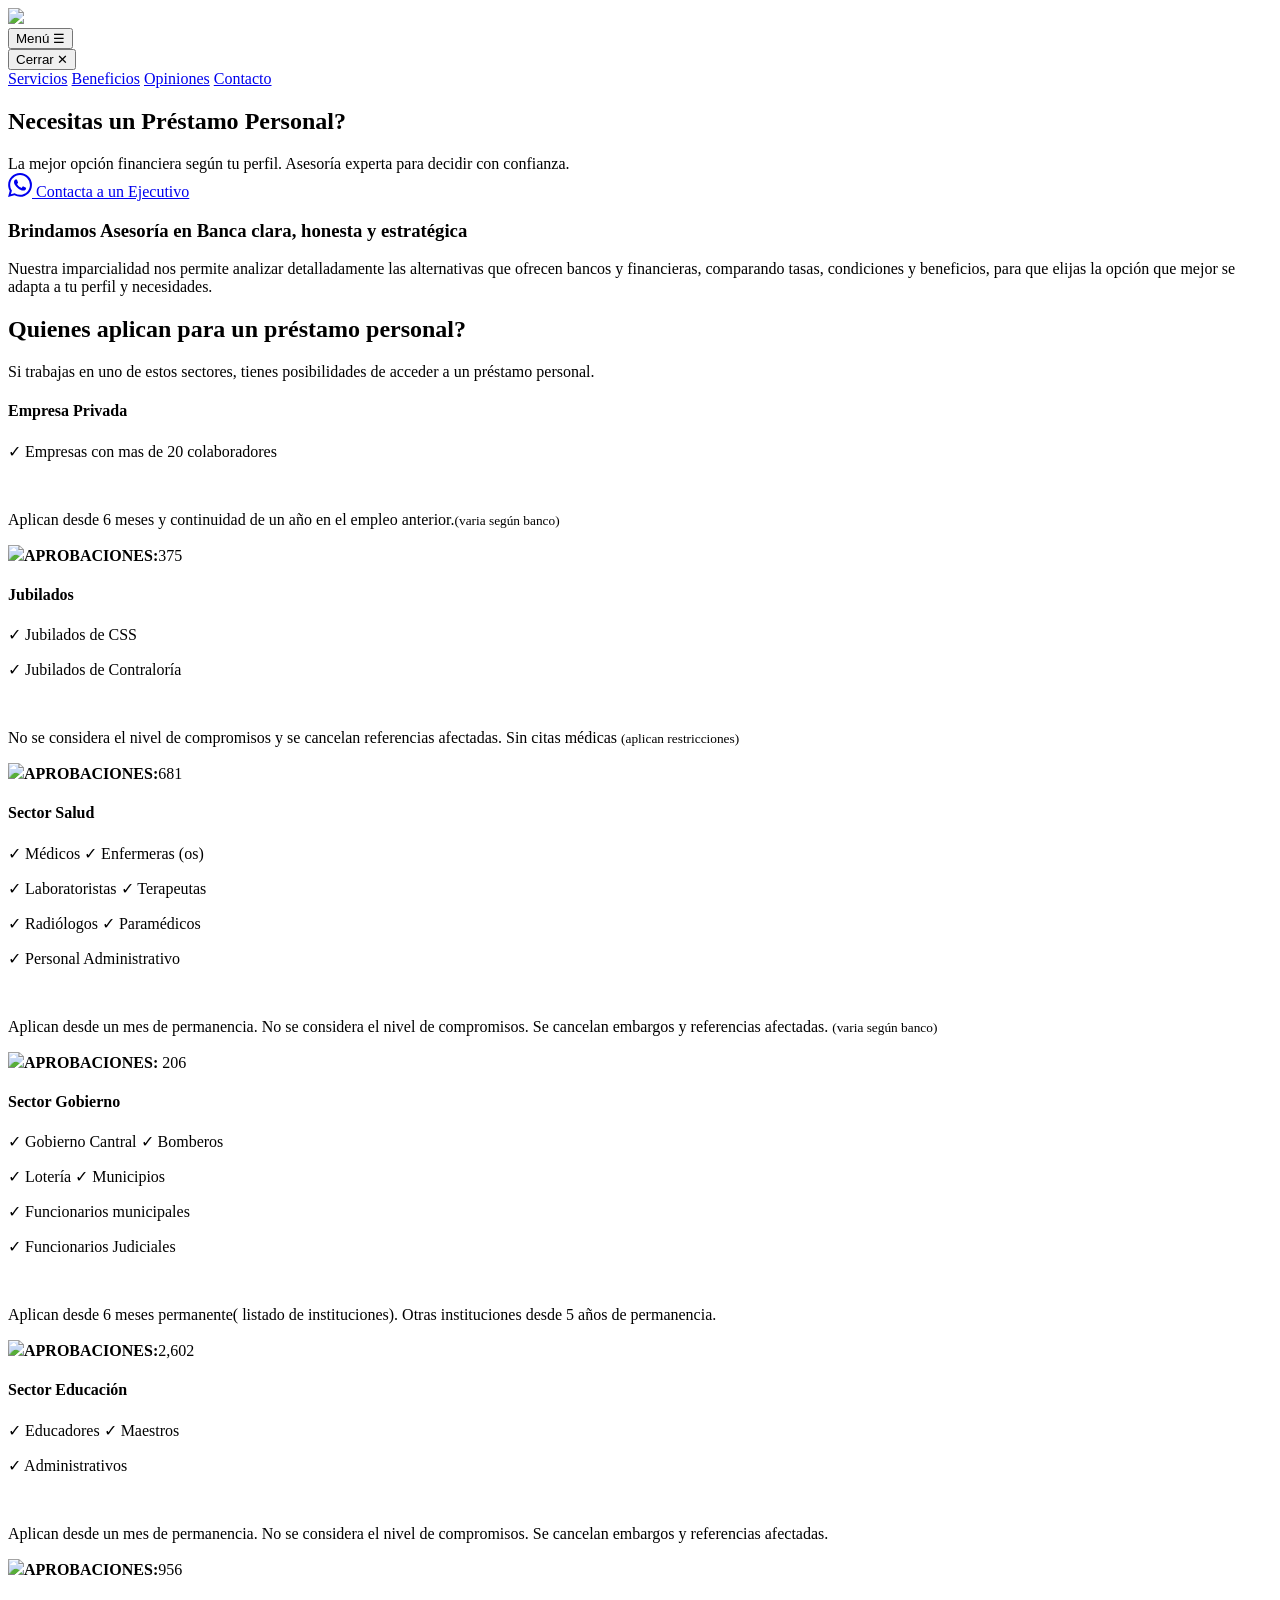
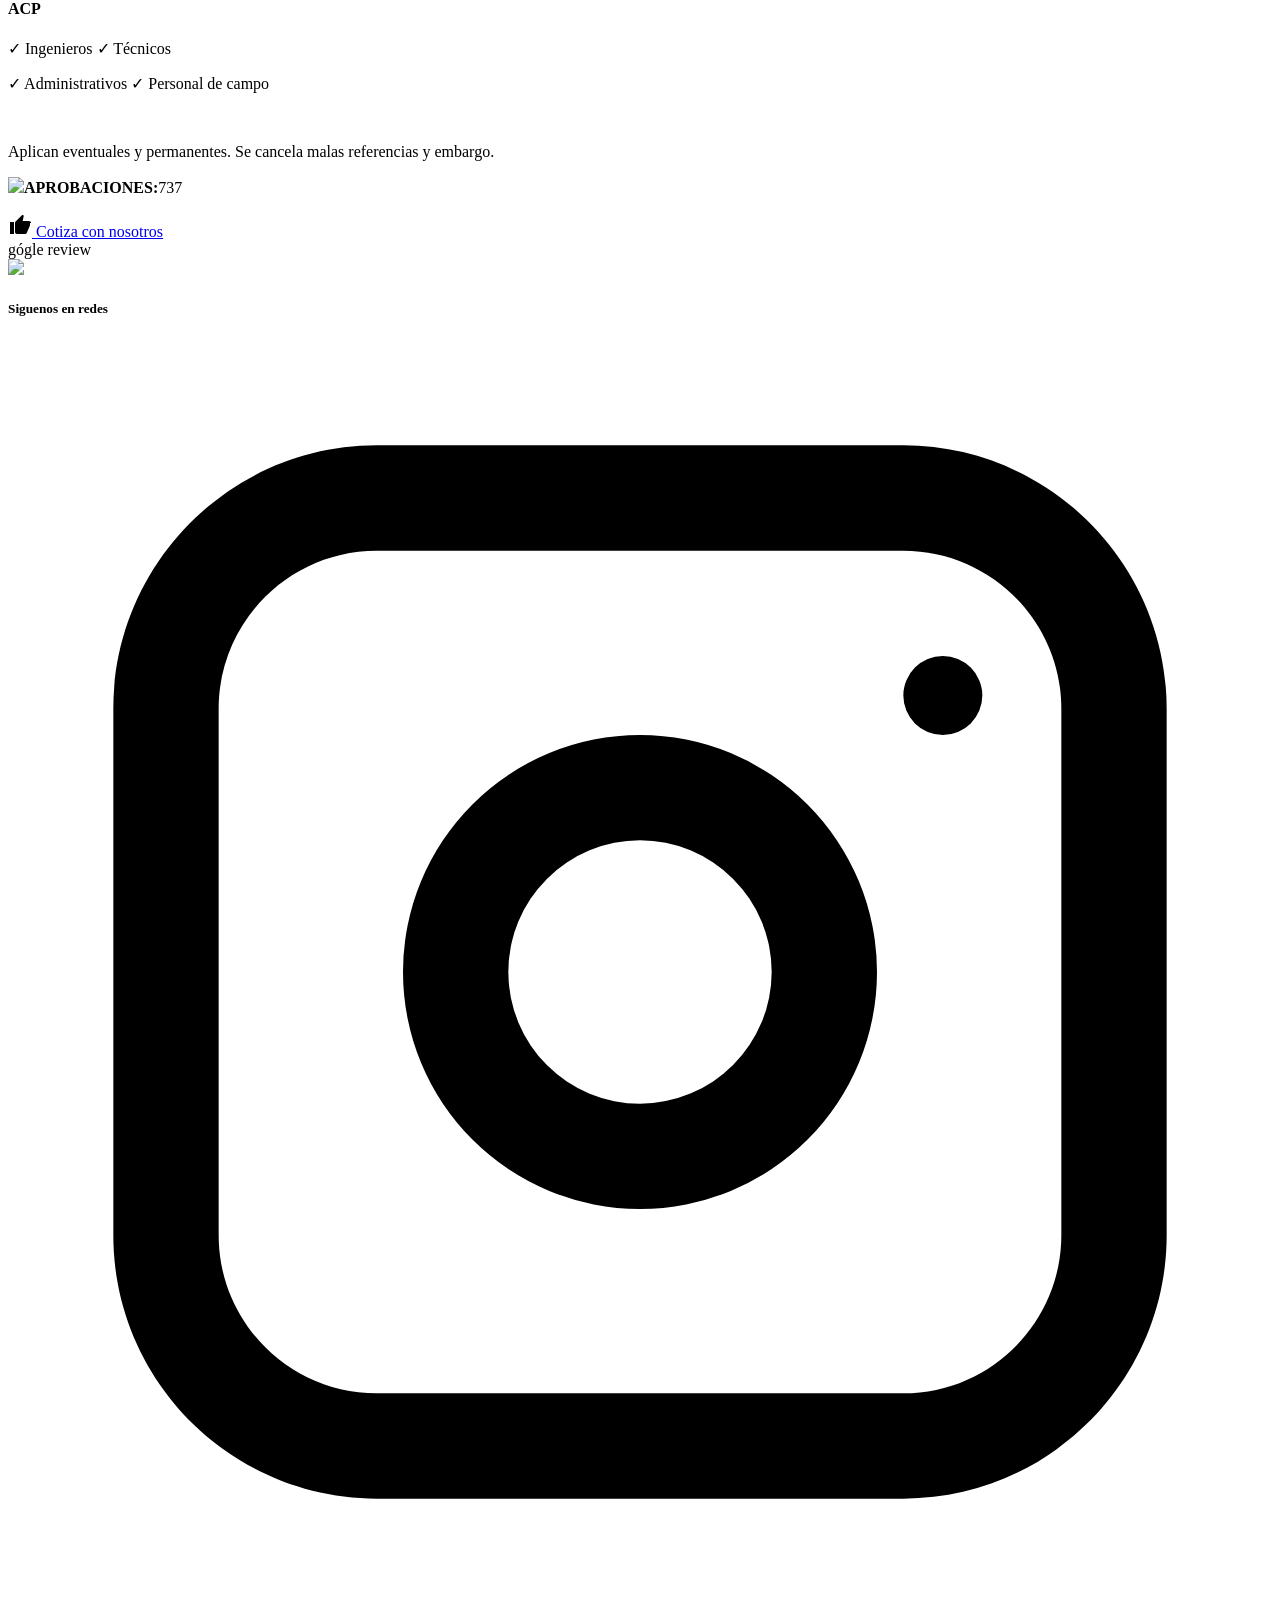
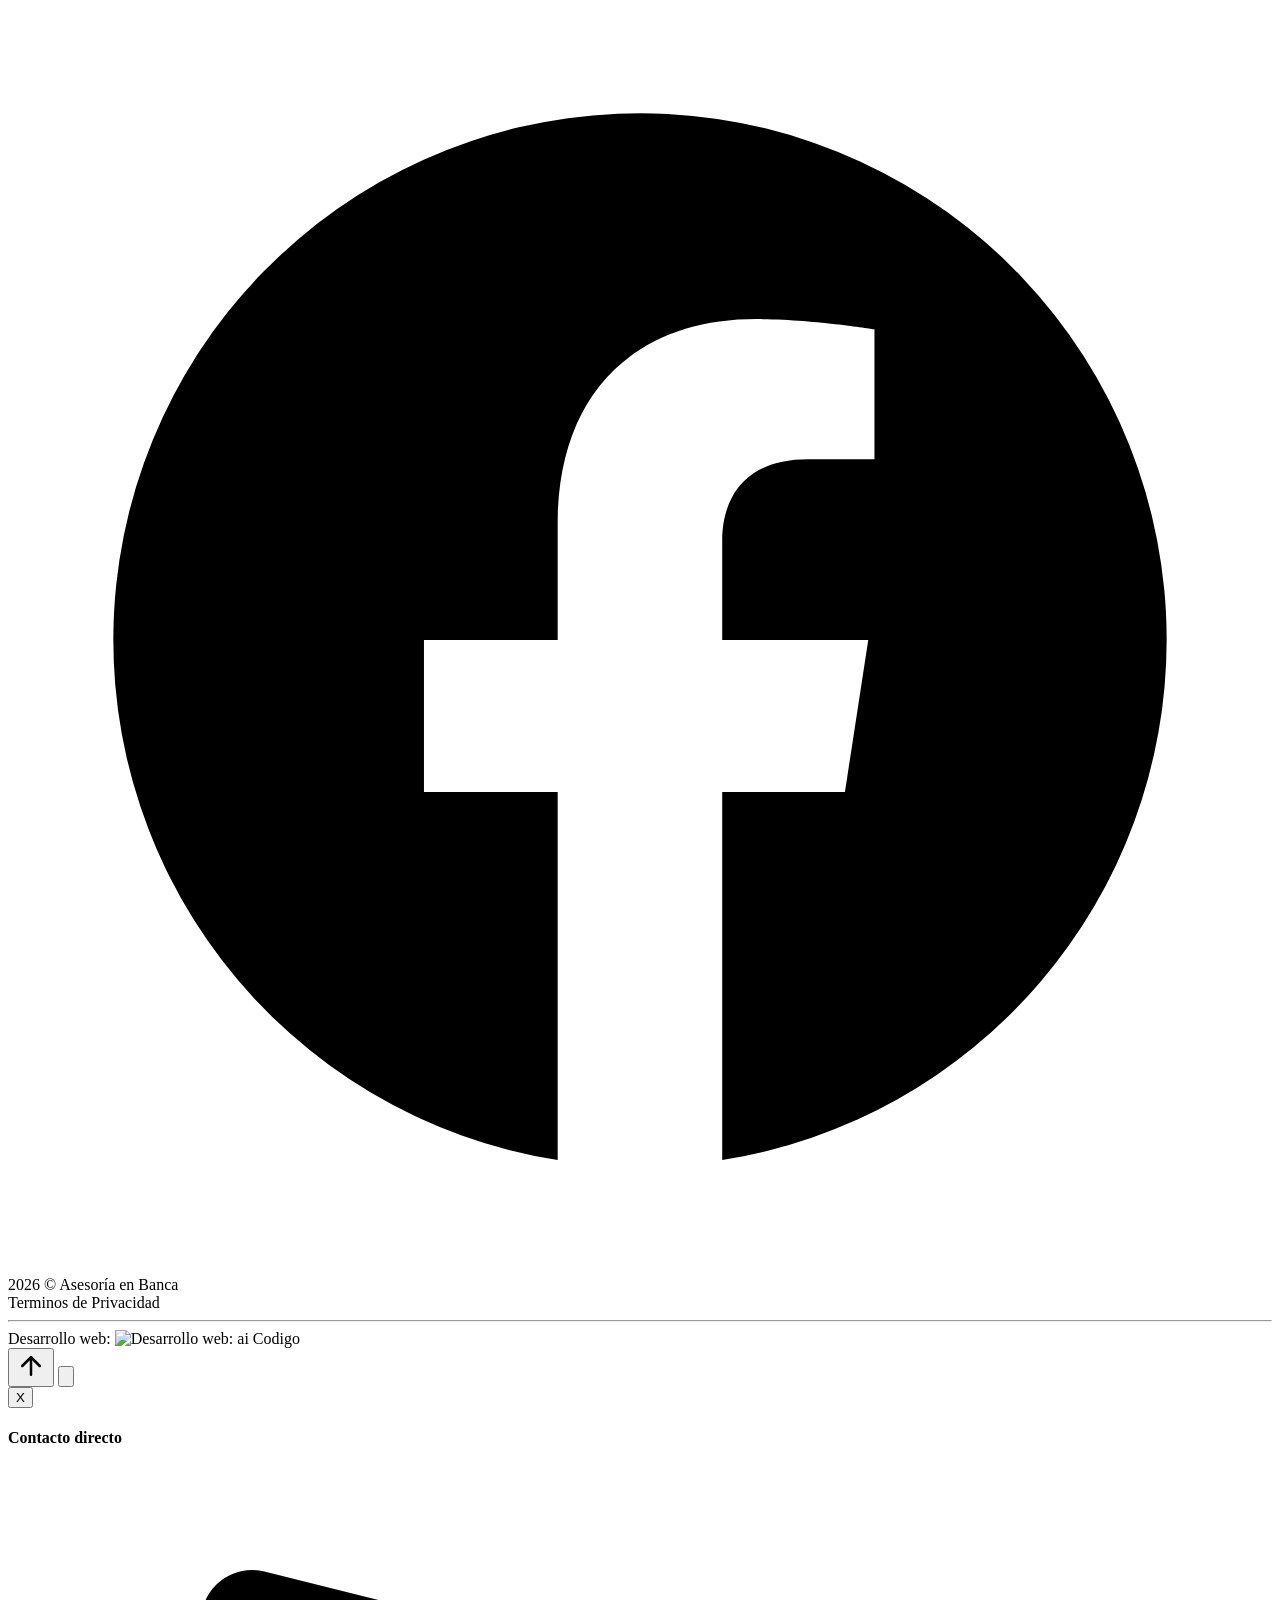
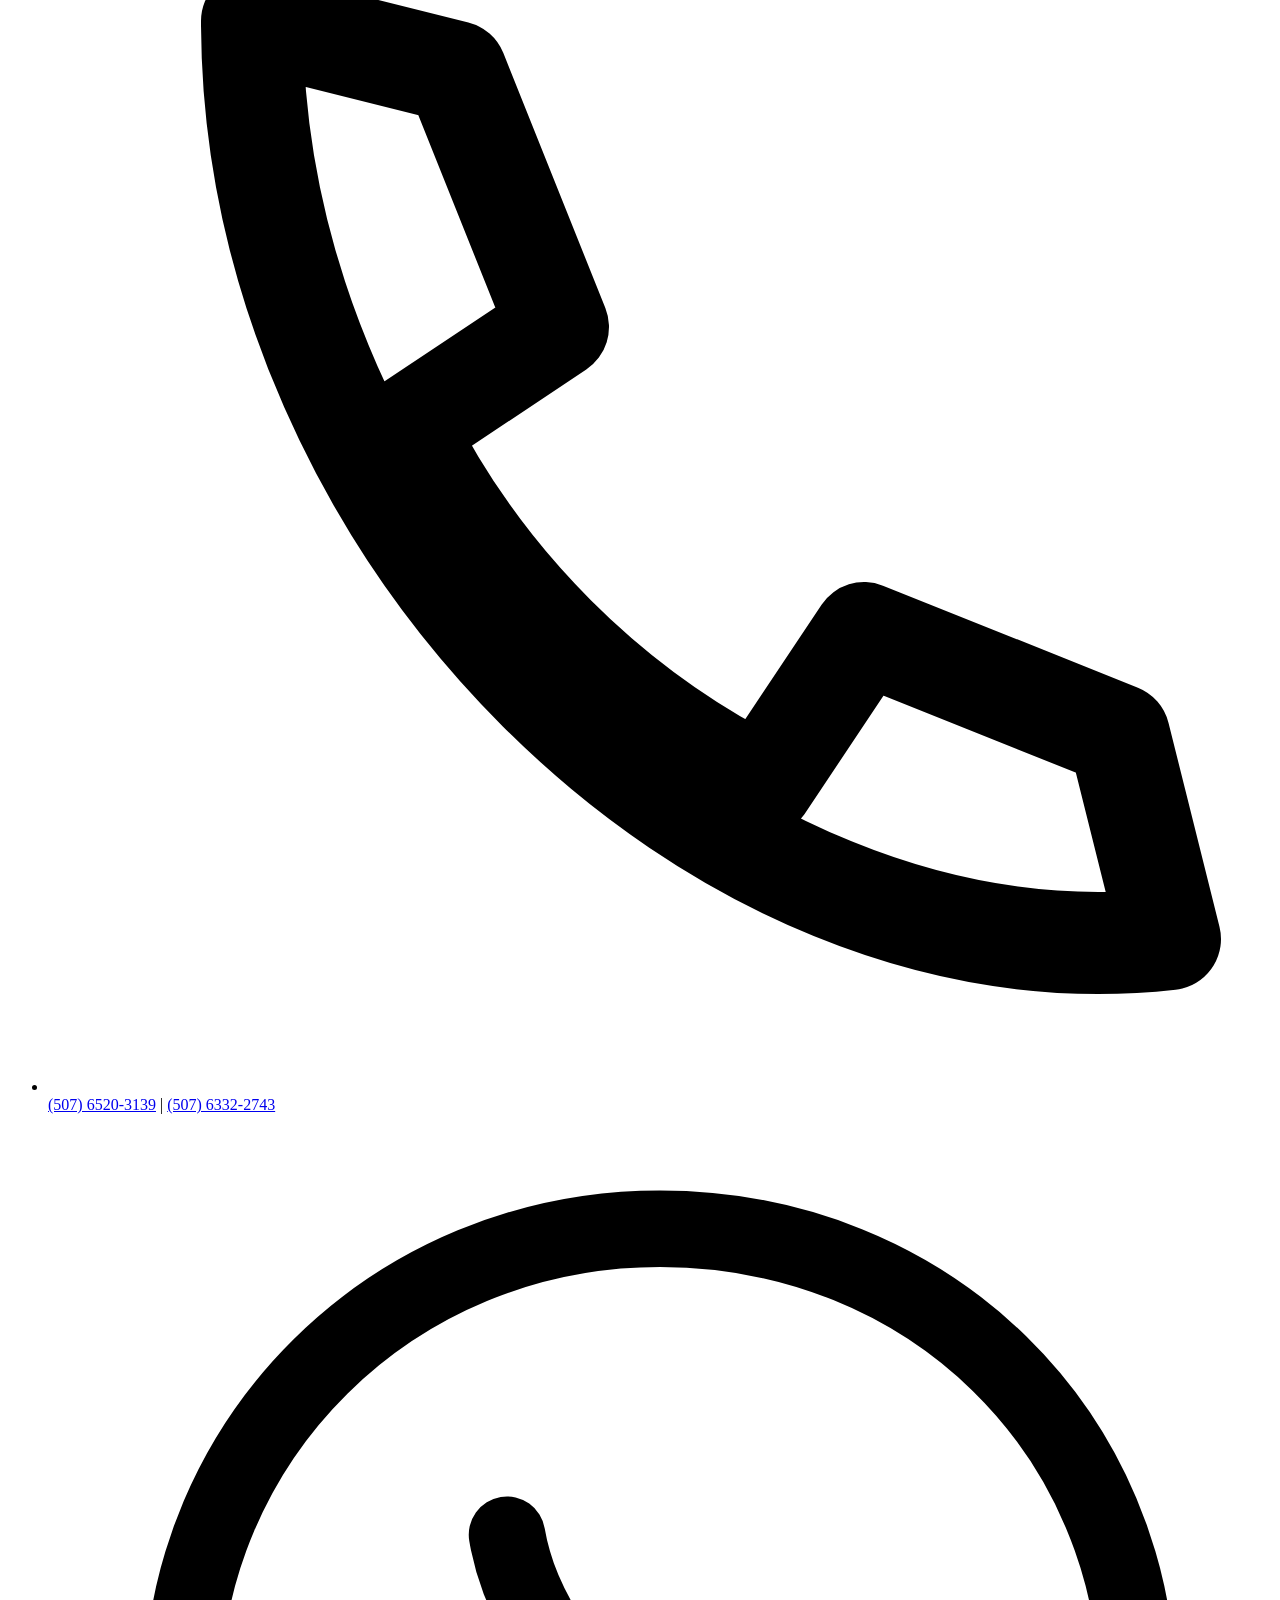
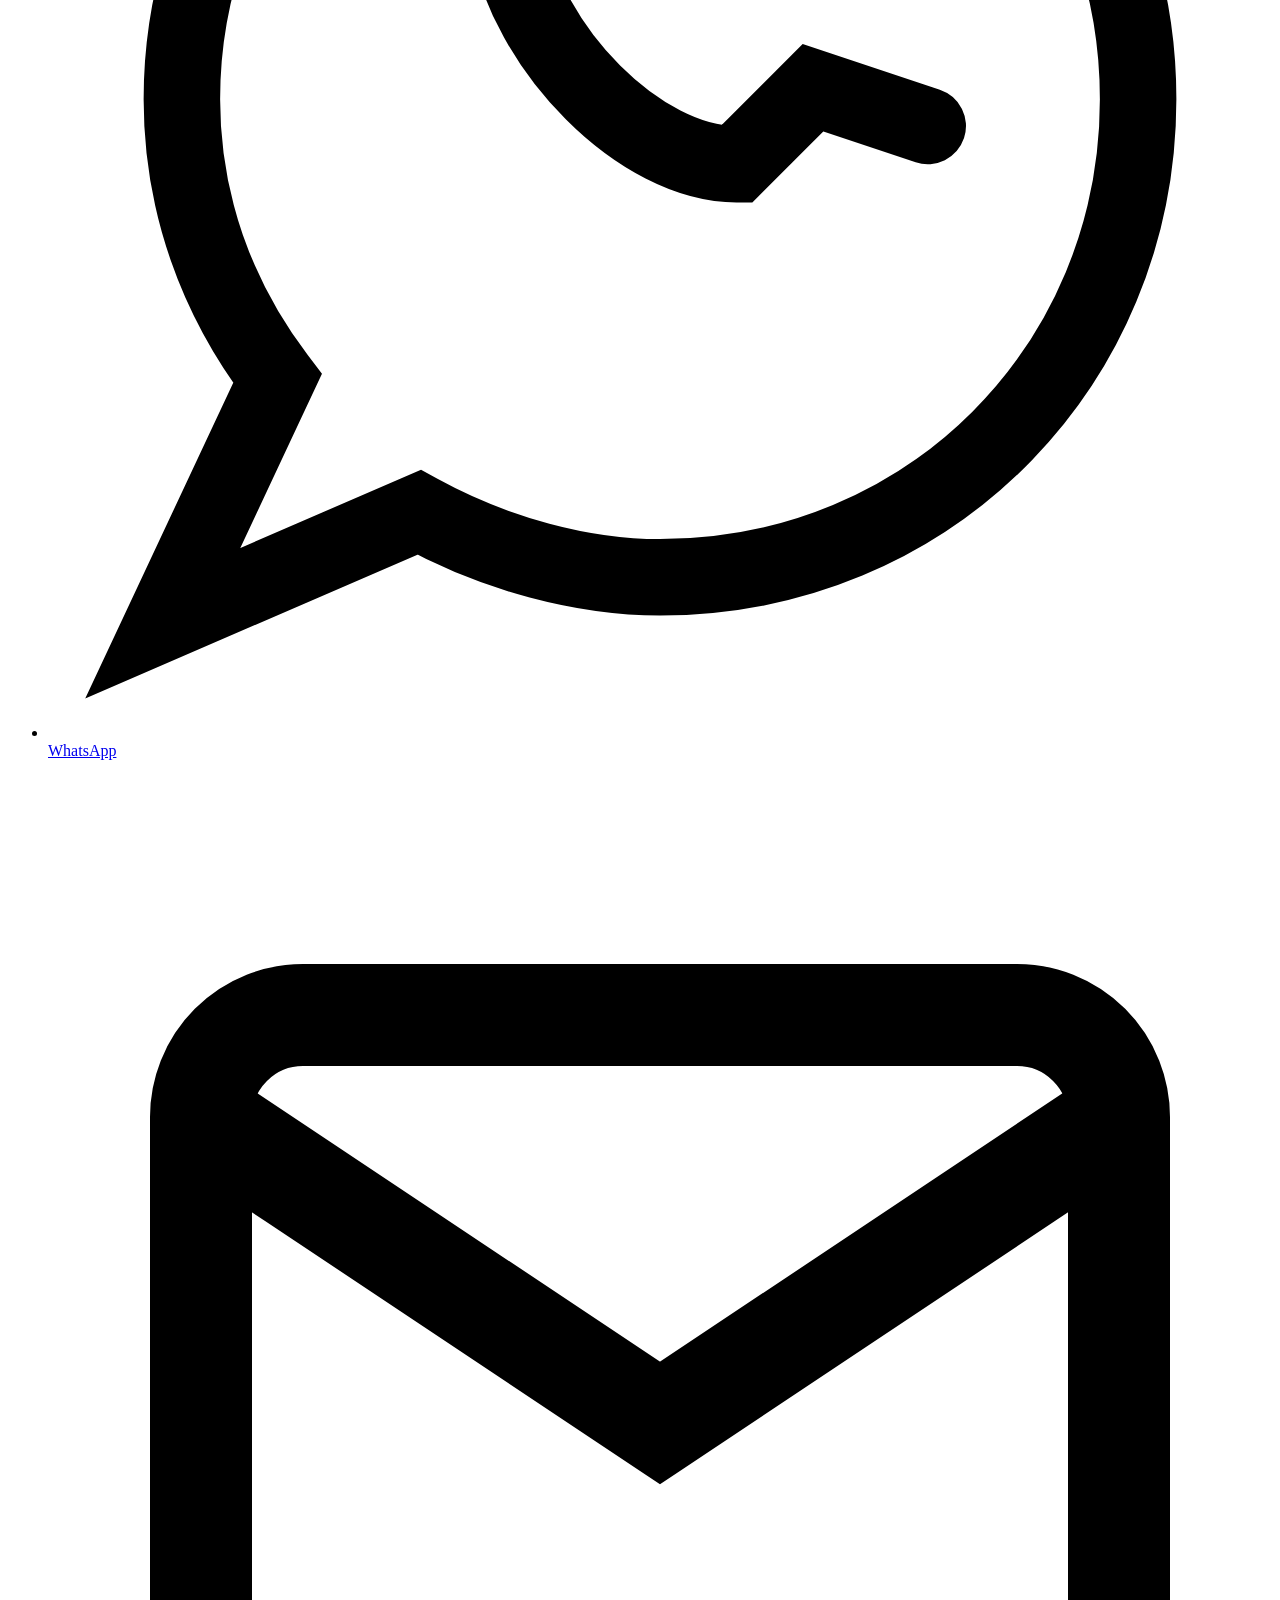
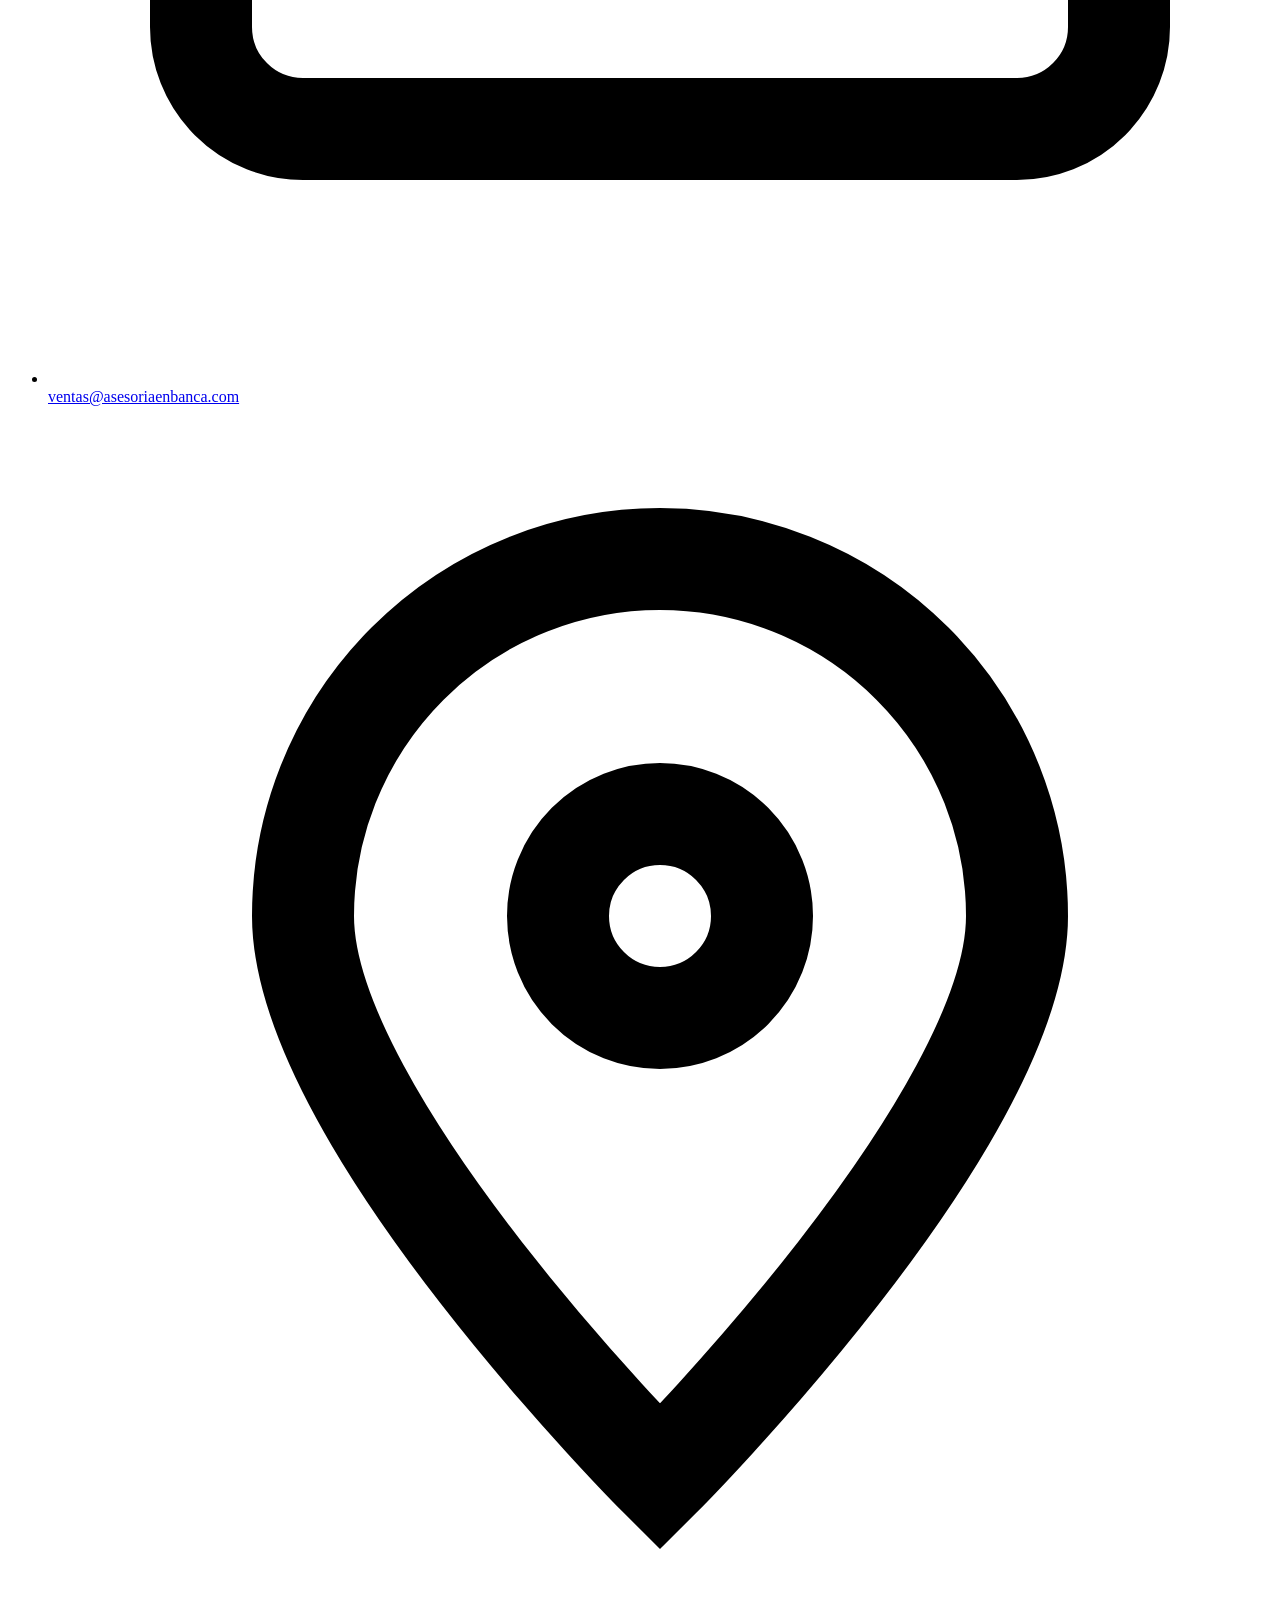
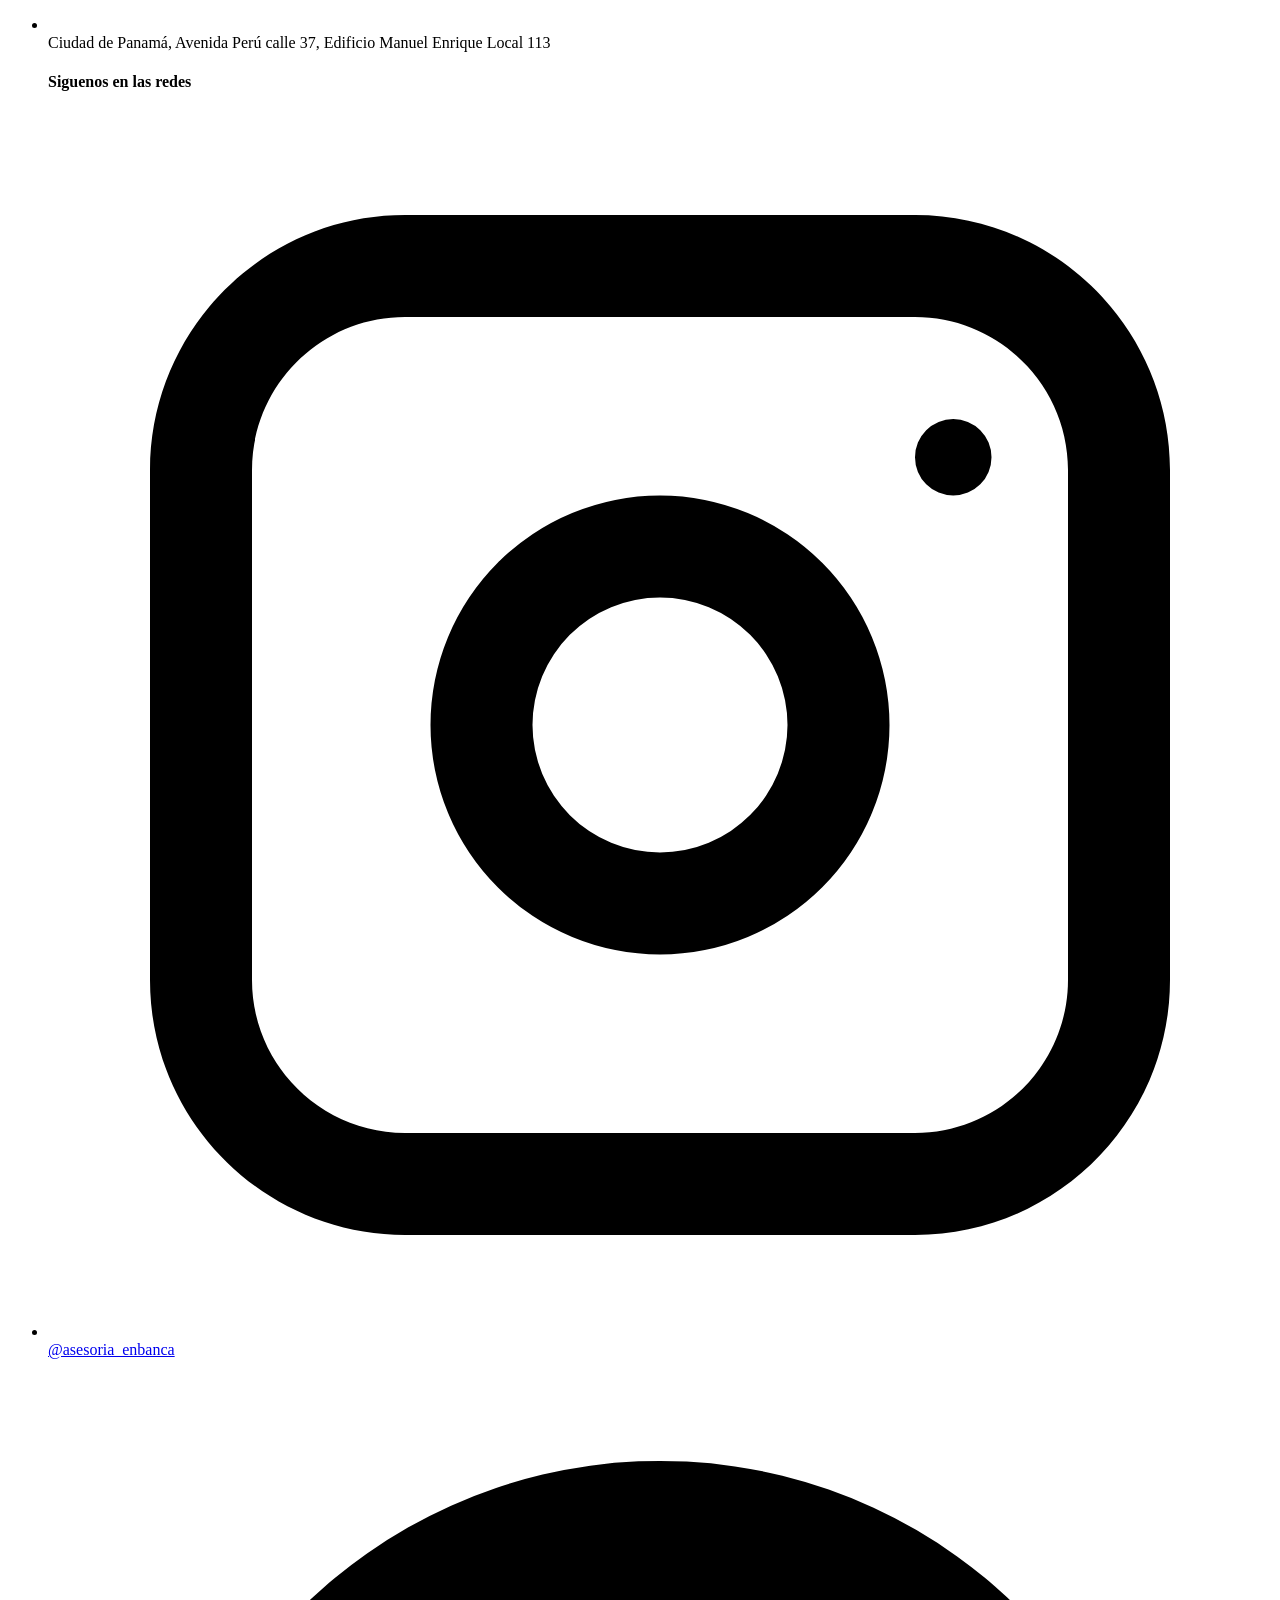
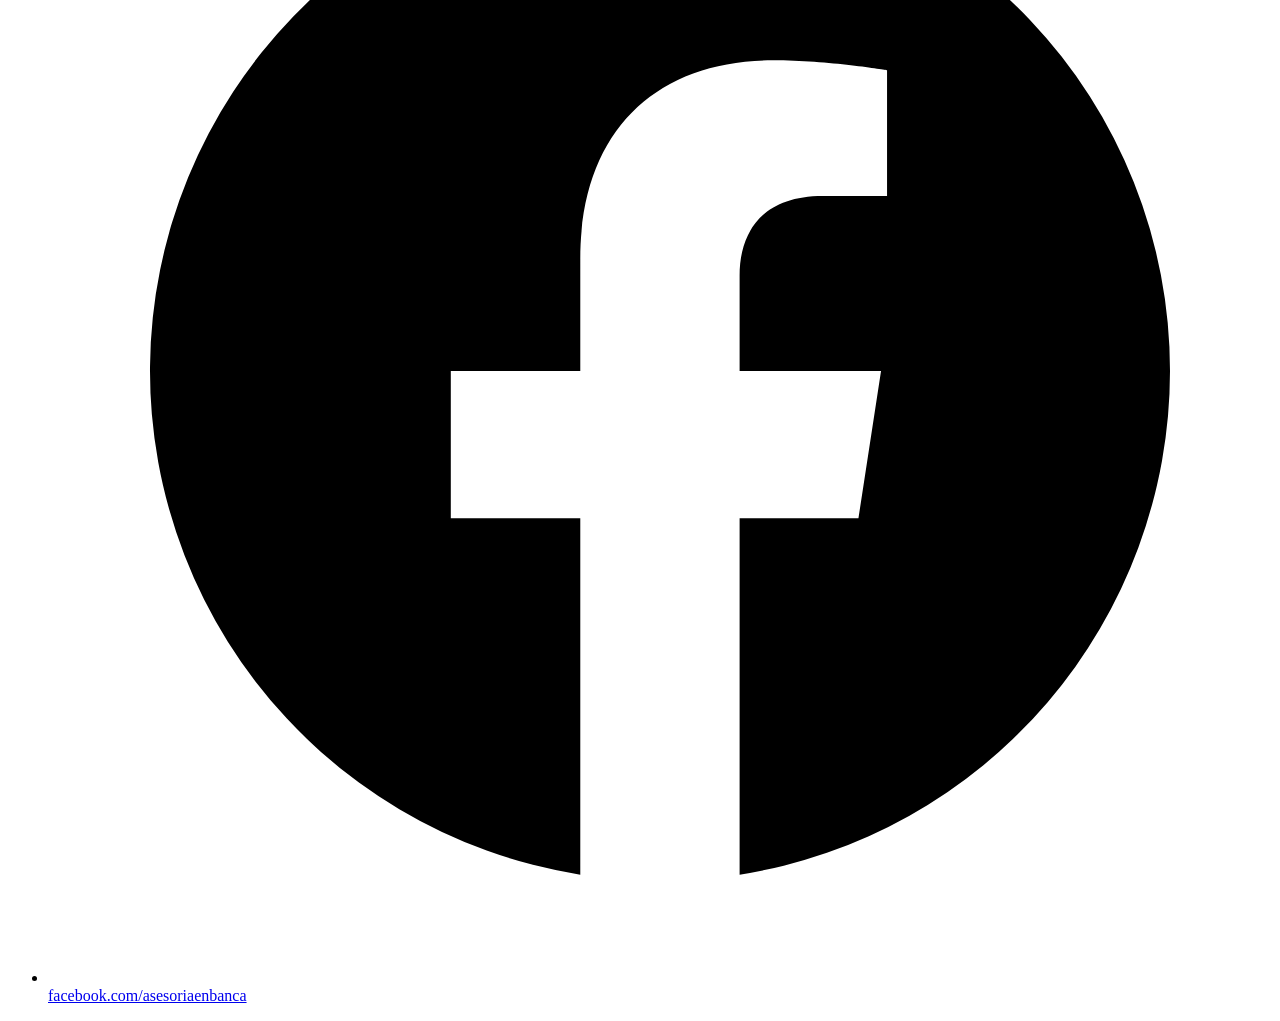
==== index.html @ 84d18ce1 "Add files via upload" ====
<!DOCTYPE html>
<html lang="es">
<head>
  <!-- Básico -->
  <meta charset="UTF-8">
  <meta http-equiv="X-UA-Compatible" content="IE=edge">

  <!-- Viewport (crítico para mobile-first) -->
  <meta name="viewport" content="width=device-width, initial-scale=1, viewport-fit=cover">
  <meta name="theme-color" content="#137cff">

  <!-- SEO -->
  <title>Asesoría en Banca | Consultoría financiera clara y confiable</title>
  <meta name="description" content="Asesoría en banca y consultoría financiera personalizada. Te ayudamos a tomar mejores decisiones con bancos, créditos y productos financieros.">

  <!-- Canonical -->
  <link rel="canonical" href="https://www.asesoriaenbanca.com/">

  <!-- Favicon (luego lo ajustas) -->
  <link rel="icon" href="/favicon.ico">

  <!-- Open Graph (social) -->
  <meta property="og:type" content="website">
  <meta property="og:title" content="Asesoría en Banca">
  <meta property="og:description" content="Consultoría financiera clara y confiable para tomar mejores decisiones bancarias.">
  <meta property="og:url" content="https://www.asesoriaenbanca.com/">
  <meta property="og:image" content="https://www.asesoriaenbanca.com/og-image.jpg">

  <!-- CSS -->
  <link rel="stylesheet" href="style.css">
</head>

<body>
            <!-- Header -->
  <div class="site-header">
    <div class="header-inner">
      <div class="brand"><img src="/img/asesoria-logo.png"></div>
  
      <button
        class="menu-toggle"
        aria-label="Menú"
        aria-expanded="false"
        id="menuToggle"
      >
       Menú ☰
      </button>
    </div>
  </div>

<!-- Menú overlay -->
<div class="menu-overlay" id="menuOverlay" aria-hidden="true">
  <button class="menu-close" aria-label="Cerrar menú" id="menuClose">Cerrar ✕</button>

  <nav class="menu-nav">
    <a href="#servicios">Servicios</a>
    <a href="#beneficios">Beneficios</a>
    <a href="#opiniones">Opiniones</a>
    <a href="#contacto">Contacto</a>
  </nav>
</div>

  <!-- Contenido principal -->
  <main id="main-content">
    <section id="hero" class="contenido overlay">
      <div class="hero-item"><h1>Necesitas un <b><span class="hand-underline v">Préstamo</span> Personal?</b></h1></div>
      <div class="hero-item">La mejor opción financiera según tu perfil.
Asesoría experta para decidir con confianza.</div>
      <div class="hero-item"><a href="https://wa.me/50765203139" class="btn-whatsapp" target="_blank" rel="noopener">
  <svg width="24px" height="24px" viewBox="0 0 24 24" role="img" fill="currentColor" xmlns="http://www.w3.org/2000/svg"><title>WhatsApp icon</title><path d="M17.472 14.382c-.297-.149-1.758-.867-2.03-.967-.273-.099-.471-.148-.67.15-.197.297-.767.966-.94 1.164-.173.199-.347.223-.644.075-.297-.15-1.255-.463-2.39-1.475-.883-.788-1.48-1.761-1.653-2.059-.173-.297-.018-.458.13-.606.134-.133.298-.347.446-.52.149-.174.198-.298.298-.497.099-.198.05-.371-.025-.52-.075-.149-.669-1.612-.916-2.207-.242-.579-.487-.5-.669-.51-.173-.008-.371-.01-.57-.01-.198 0-.52.074-.792.372-.272.297-1.04 1.016-1.04 2.479 0 1.462 1.065 2.875 1.213 3.074.149.198 2.096 3.2 5.077 4.487.709.306 1.262.489 1.694.625.712.227 1.36.195 1.871.118.571-.085 1.758-.719 2.006-1.413.248-.694.248-1.289.173-1.413-.074-.124-.272-.198-.57-.347m-5.421 7.403h-.004a9.87 9.87 0 01-5.031-1.378l-.361-.214-3.741.982.998-3.648-.235-.374a9.86 9.86 0 01-1.51-5.26c.001-5.45 4.436-9.884 9.888-9.884 2.64 0 5.122 1.03 6.988 2.898a9.825 9.825 0 012.893 6.994c-.003 5.45-4.437 9.884-9.885 9.884m8.413-18.297A11.815 11.815 0 0012.05 0C5.495 0 .16 5.335.157 11.892c0 2.096.547 4.142 1.588 5.945L.057 24l6.305-1.654a11.882 11.882 0 005.683 1.448h.005c6.554 0 11.89-5.335 11.893-11.893a11.821 11.821 0 00-3.48-8.413Z"/></svg>
  Contacta a un Ejecutivo
</a></div>
      
    </section>
    <section id="servicios">
      <div class="contenido">
      <h3>Brindamos <b><span class="a">Asesoría</span> <span class="v">en Banca</span></b> clara, honesta y estratégica</h3>
        <p>Nuestra imparcialidad nos permite analizar detalladamente las alternativas que ofrecen bancos y financieras, comparando tasas, condiciones y beneficios, para que elijas la opción que mejor se adapta a tu perfil y necesidades.
        </p>
      </div>
    </section>
    <section id="sectores">
      <div class="contenido">
        <h2>Quienes aplican para un préstamo personal?</h2>
        <p>Si trabajas en uno de estos sectores,  tienes posibilidades de acceder a un préstamo personal.</p>
        <div class="sector-container">
          <div class="sector-item privada overlay tab">
            <h4>Empresa Privada</h4>
            <p><span class="v">✓</span> Empresas con mas de 20 colaboradores</p>
            <br>
            <p>Aplican desde 6 meses y continuidad de un año en el empleo anterior.<small>(varia según banco)</small></p>
            <p><span class="aprobaciones"><img src="/img/check.png"><b>APROBACIONES:</b><span class="n">375</span> </span></p>
          </div>
          <div class="sector-item jubilados overlay tab">
            <h4>Jubilados</h4>
            <p><span class="v">✓</span> Jubilados de CSS</p>
            <p><span class="v">✓</span> Jubilados de Contraloría</p>
            <br>
            <p>No se considera el nivel de compromisos y se cancelan referencias afectadas. Sin citas médicas <small>(aplican restricciones)</small></p>
            <p><span class="aprobaciones"><img src="/img/check.png"><b>APROBACIONES:</b><span class="n">681</span> </span></p>
          </div>
          <div class="sector-item salud overlay tab">
            <h4>Sector Salud</h4>
            <p><span class="v">✓</span>  Médicos  <span class="v">✓</span> Enfermeras (os)</p>
            <p><span class="v">✓</span>  Laboratoristas   <span class="v">✓</span> Terapeutas</p>
            <p><span class="v">✓</span> Radiólogos <span class="v">✓</span> Paramédicos </p>
            <p><span class="v">✓</span> Personal Administrativo</p>
            <br>
            <p>Aplican desde un mes de permanencia. No se considera el nivel de compromisos. Se cancelan embargos y referencias afectadas. <small>(varia según banco)</small></p>
            <p><span class="aprobaciones"><img src="/img/check.png"><b>APROBACIONES:</b> <span class="n">206</span></span></p>
          </div>
          <div class="sector-item gobierno overlay tab">
            <h4>Sector Gobierno</h4>
            <p><span class="v">✓</span>  Gobierno Cantral  <span class="v">✓</span> Bomberos</p>
            <p><span class="v">✓</span>  Lotería   <span class="v">✓</span> Municipios</p>
            <p><span class="v">✓</span> Funcionarios municipales</p>
            <p><span class="v">✓</span>  Funcionarios Judiciales</p>
            <br>
            <p>Aplican desde 6 meses permanente( listado de instituciones). Otras instituciones desde 5 años de permanencia.</p>
            <p><span class="aprobaciones"><img src="/img/check.png"><b>APROBACIONES:</b><span class="n">2,602</span> </span></p>
          </div>
          <div class="sector-item educador overlay tab">
            <h4>Sector Educación</h4>
            <p><span class="v">✓</span>  Educadores <span class="v">✓</span> Maestros</p>
            <p><span class="v">✓</span>  Administrativos</p>
            <br>
            <p>Aplican desde un mes de permanencia. No se considera el nivel de compromisos. Se cancelan embargos y referencias afectadas.</p>
            <p><span class="aprobaciones"><img src="/img/check.png"><b>APROBACIONES:</b><span class="n">956</span> </span></p>
          </div>
          <div class="sector-item acp overlay tab">
            <h4>ACP</h4>
            <p><span class="v">✓</span>  Ingenieros <span class="v">✓</span> Técnicos</p>
            <p><span class="v">✓</span>  Administrativos   <span class="v">✓</span> Personal de campo</p>
            <br>
            <p>Aplican eventuales y permanentes. Se cancela malas referencias y embargo.</p>
            <p><span class="aprobaciones"><img src="/img/check.png"><b>APROBACIONES:</b><span class="n">737</span> </span></p>
          </div>
        </div>
      </div>
    </section>
    <section id="cotiza">
      <div>
        <a href="cotiza.html" class="btn-cotiza">
        <svg xmlns="http://www.w3.org/2000/svg" viewBox="0 0 24 24" width="24" height="24">
          <path d="M2 21h4V9H2v12zM23 10c0-1.1-.9-2-2-2h-6.31l.95-4.57.03-.32c0-.41-.17-.79-.44-1.06L14.17 2 7.59 8.59C7.22 8.95 7 9.45 7 10v9c0 1.1.9 2 2 2h8c.83 0 1.54-.5 1.84-1.22l3.02-7.05c.09-.23.14-.47.14-.73v-1.99l-.01-.01L23 10z"/>
        </svg>
Cotiza con nosotros</a>
      </div>
    </section>
    <section id="gooogle-reviews">
      <div class="contenido"> gógle review</div>
    </section>
    <section id="bottom">
      <div class="bottom-contenido">
        <div class="bottom-item">
          <img src="/img/asesoria-logo2.png">
        </div>
        <div class="bottom-item right">
          <div id="redes">
            <h5>Siguenos en redes</h5>
            <div class="social-icon">
              <a href="https://www.instagram.com/asesoria_enbanca"
               class="social-icon"
               aria-label="Instagram"
               target="_blank"
               rel="noopener">
              <svg xmlns="http://www.w3.org/2000/svg" viewBox="0 0 24 24">
                <path d="M7 2C4.243 2 2 4.243 2 7v10c0 2.757 2.243 5 5 5h10c2.757 0 5-2.243 5-5V7c0-2.757-2.243-5-5-5H7zm10 2c1.654 0 3 1.346 3 3v10c0 1.654-1.346 3-3 3H7c-1.654 0-3-1.346-3-3V7c0-1.654 1.346-3 3-3h10zm-5 3.5A4.5 4.5 0 1 0 16.5 12 4.505 4.505 0 0 0 12 7.5zm0 7A2.5 2.5 0 1 1 14.5 12 2.503 2.503 0 0 1 12 14.5zM17.75 6a.75.75 0 1 0 .75.75.75.75 0 0 0-.75-.75z"/>
              </svg>
            </a></div>
            <div class="social-icon">
              <a href="https://www.facebook.com/asesoriaenbanca"
                 class="social-icon"
                 aria-label="Facebook"
                 target="_blank"
                 rel="noopener">
                <svg xmlns="http://www.w3.org/2000/svg" viewBox="0 0 24 24">
                  <path d="M22 12a10 10 0 1 0-11.563 9.875v-6.987H7.898V12h2.539V9.797c0-2.506 1.492-3.89 3.777-3.89 1.094 0 2.238.195 2.238.195v2.465h-1.261c-1.243 0-1.63.771-1.63 1.562V12h2.773l-.443 2.888h-2.33v6.987A10.002 10.002 0 0 0 22 12z"/>
                </svg>
              </a>
            </div>
          </div>
        </div>
      </div>
    </section>


  </main>

  <!-- Footer -->
  <footer>
    <div class="contenido-footer">
      <div class="footer-legal">
        <div class="footer-item left">
        2026 © Asesoría en Banca
      </div>
      <div class="footer-item right">Terminos de Privacidad</div>
      </div>
      <hr>
      <div class="aicodigo">Desarrollo web:  <img src="/img/ai-codigo.png" alt="Desarrollo web: ai Codigo"></div>
    </div>
  </footer>
  <button id="scrollTopBtn" aria-label="Volver arriba">
  <svg xmlns="http://www.w3.org/2000/svg"
     viewBox="0 0 24 24"
     width="30"
     height="30"
     fill="none"
     stroke="currentColor"
     stroke-width="2"
     stroke-linecap="round"
     stroke-linejoin="round">
  <path d="M12 19V5" />
  <path d="M5 12l7-7 7 7" />
</svg>
</button>
<!-- BOTÓN STICKY CONTACTO -->
<button id="contact-toggle" aria-label="Contacto">
  <!-- icono chat -->
  <svg viewBox="0 0 24 24" aria-hidden="true">
  <rect x="3" y="5" width="18" height="14" rx="2"
        fill="none" stroke="currentColor" stroke-width="1"/>
  <circle cx="8" cy="11" r="2"
          fill="none" stroke="currentColor" stroke-width="1"/>
  <path d="M4 17c1.5-2 6.5-2 8 0"
        fill="none" stroke="currentColor" stroke-width="1"/>
  <path d="M13 9h6M13 13h6"
        stroke="currentColor" stroke-width="1" stroke-linecap="round"/>
</svg>
</button>

<!-- POPUP CONTACTO -->
<div id="contact-panel">
  <button class="close-panel" aria-label="Cerrar">X</button>

  <h4>Contacto directo</h4>

  <ul>
    <li><svg viewBox="0 0 24 24">
      <path d="M4 3l4 1 2 5-3 2c1.5 3 4 5.5 7 7l2-3 5 2 1 4c-9 1-18-8-18-18z"
        fill="none" stroke="currentColor" stroke-width="2"
        stroke-linejoin="round"/>
        </svg> <a href="tel:+5076520-3139">(507) 6520-3139</a> | <a href="tel:+5076332-2743">(507) 6332-2743</a>
    </li>
    <li><svg viewBox="0 0 32 32">
  <path d="M16 3C9 3 3.5 8.5 3.5 15.3c0 2.7.9 5.2 2.5 7.3L3 29l6.7-2.9c2 1.1 4.3 1.7 6.3 1.7
           7 0 12.5-5.5 12.5-12.5S23 3 16 3z"
        fill="none" stroke="currentColor" stroke-width="2"/>
  <path d="M12 11c.5 3 3.5 6 6 6l2-2 3 1"
        fill="none" stroke="currentColor" stroke-width="2"
        stroke-linecap="round"/>
</svg> <a href="https://wa.me/50763322743" target="_blank">WhatsApp</a></li>
    <li><svg viewBox="0 0 24 24">
  <rect x="3" y="5" width="18" height="14" rx="2"
        fill="none" stroke="currentColor" stroke-width="2"/>
  <path d="M3 7l9 6 9-6"
        fill="none" stroke="currentColor" stroke-width="2"/>
</svg> <a href="mailto:ventas@asesoriaenbanca.com">ventas@asesoriaenbanca.com</a></li>
    <li class="linea"><svg viewBox="0 0 24 24">
  <path d="M12 21s7-7 7-11a7 7 0 0 0-14 0c0 4 7 11 7 11z"
        fill="none" stroke="currentColor" stroke-width="2"/>
  <circle cx="12" cy="10" r="2"
          fill="none" stroke="currentColor" stroke-width="2"/>
</svg> Ciudad de Panamá, Avenida Perú calle 37, Edificio Manuel Enrique Local 113</li>
<h4>Siguenos en las redes</h4>
    <li><svg viewBox="0 0 24 24">
            <path d="M7 2C4.243 2 2 4.243 2 7v10c0 2.757 2.243 5 5 5h10c2.757 0 5-2.243 5-5V7c0-2.757-2.243-5-5-5H7zm10 2c1.654 0 3 1.346 3 3v10c0 1.654-1.346 3-3 3H7c-1.654 0-3-1.346-3-3V7c0-1.654 1.346-3 3-3h10zm-5 3.5A4.5 4.5 0 1 0 16.5 12 4.505 4.505 0 0 0 12 7.5zm0 7A2.5 2.5 0 1 1 14.5 12 2.503 2.503 0 0 1 12 14.5zM17.75 6a.75.75 0 1 0 .75.75.75.75 0 0 0-.75-.75z" fill="currentColor"/>
          </svg> <a href="https://www.instagram.com/asesoria_enbanca/">@asesoria_enbanca</a>
      
        </li>
    <li>
            <svg viewBox="0 0 24 24">
              <path d="M22 12a10 10 0 1 0-11.563 9.875v-6.987H7.898V12h2.539V9.797c0-2.506 1.492-3.89 3.777-3.89 1.094 0 2.238.195 2.238.195v2.465h-1.261c-1.243 0-1.63.771-1.63 1.562V12h2.773l-.443 2.888h-2.33v6.987A10.002 10.002 0 0 0 22 12z" fill="currentColor"/>
            </svg> <a href="https://wwe.facebook.com/asesoriaenbanca/">facebook.com/asesoriaenbanca</a>
    </li>
  </ul>
</div>
<script src="script.js"></script>
</body>
</html>
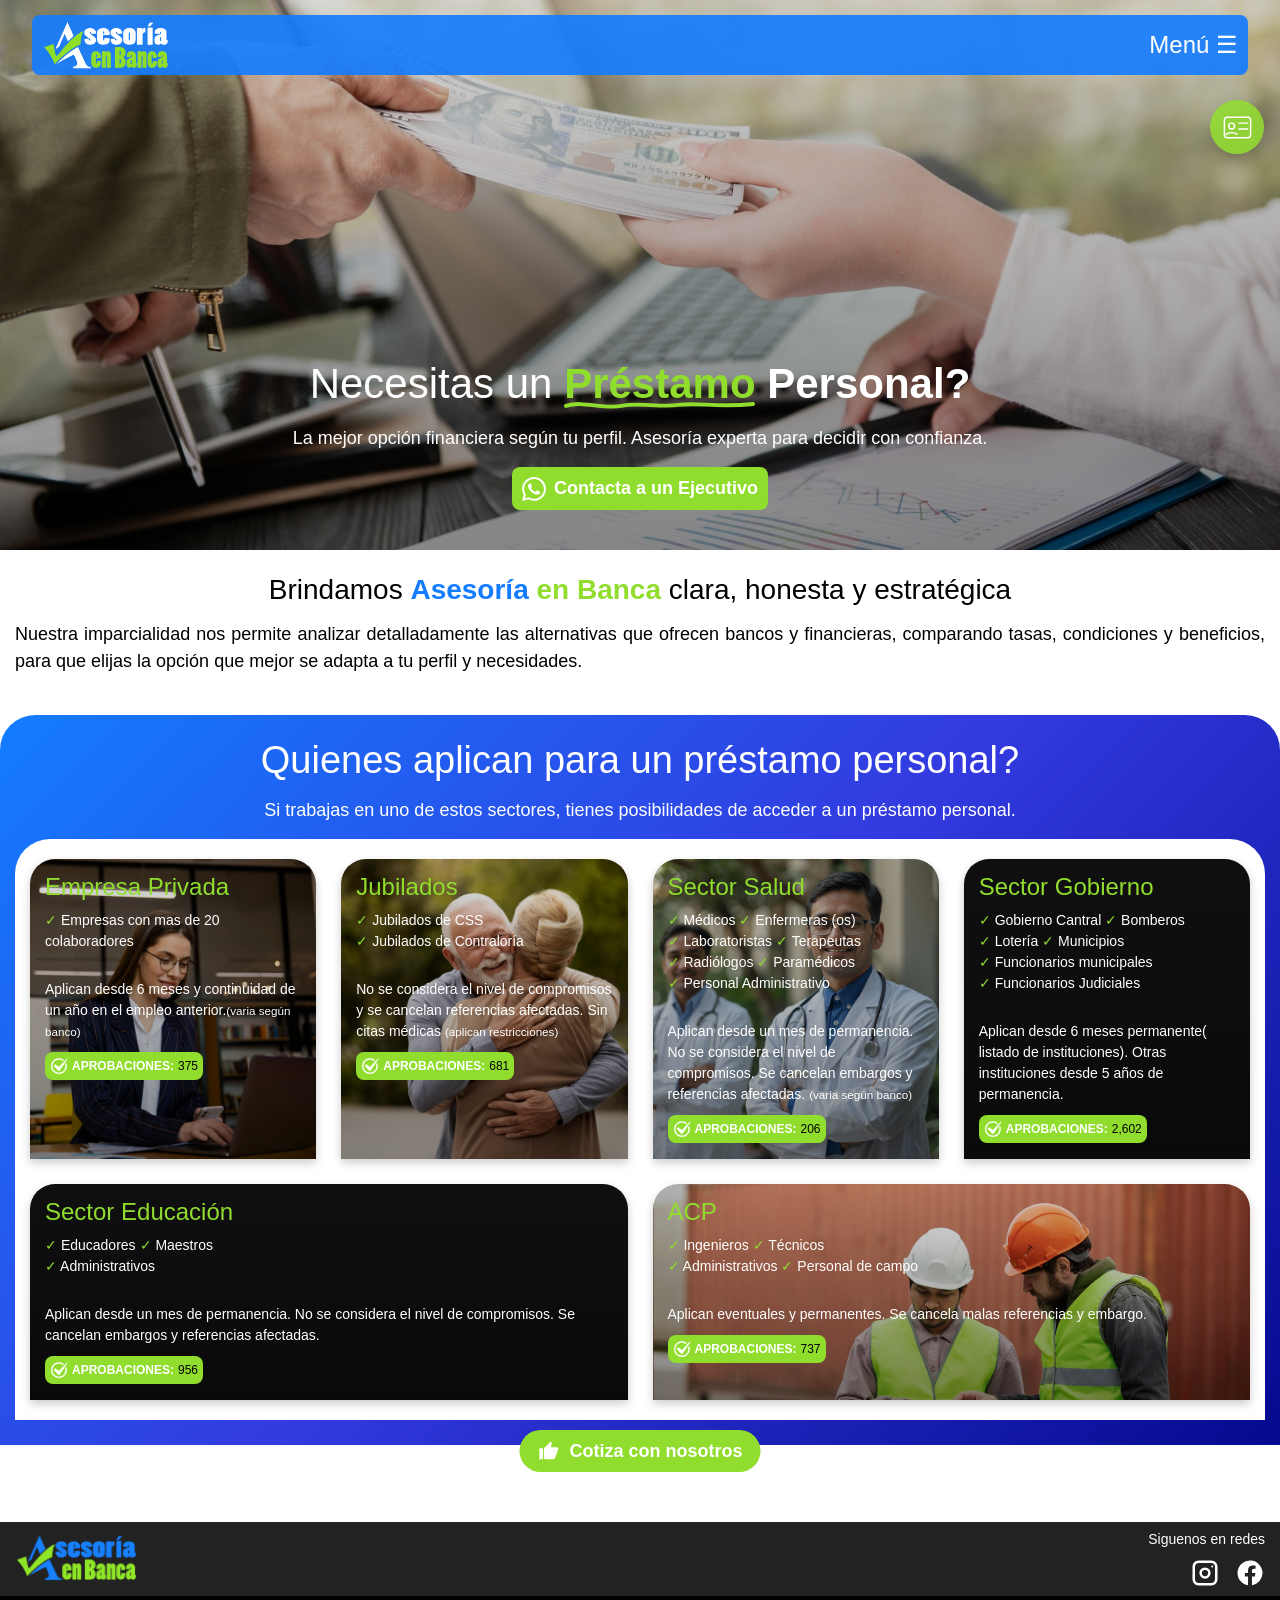
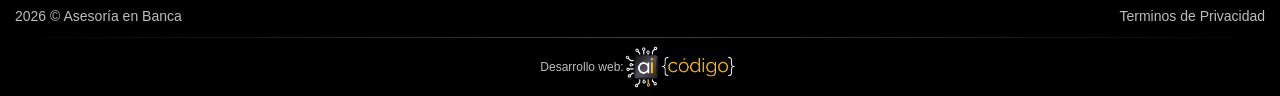
==== commit 2ff60748: "Update index.html" ====
--- a/index.html
+++ b/index.html
@@ -34,7 +34,7 @@
             <!-- Header -->
   <div class="site-header">
     <div class="header-inner">
-      <div class="brand"><img src="/img/asesoria-logo.png"></div>
+      <div class="brand"><img src="img/asesoria-logo.png"></div>
   
       <button
         class="menu-toggle"
@@ -276,4 +276,4 @@
 </div>
 <script src="script.js"></script>
 </body>
-</html>+</html>
--- a/style.css
+++ b/style.css
@@ -0,0 +1,588 @@
+/* Box sizing */
+*,
+*::before,
+*::after {
+  box-sizing: border-box;
+}
+
+/* Quitar márgenes por defecto */
+* {
+  margin: 0;
+  padding: 0;
+}
+
+/* Mejor render de texto */
+html {
+  -webkit-text-size-adjust: 100%;
+}
+
+/* Body base */
+body {
+  min-height: 100vh;
+  line-height: 1.5;
+  font-family: "Segoe UI Light", "Segoe UI", sans-serif;
+  font-weight: 300;
+  text-rendering: optimizeLegibility;
+  font-size: var(--text-base);
+  color: #ffffff;
+}
+:root {
+  --text-base: 18px;
+  --h1: 42px;
+  --h2: 38px;
+  --h3: 28px;
+  --h4: 24px;
+  --h5: 14px;
+}
+h1, h2, h3, h4, h5{
+  line-height: 1.1;
+  font-family: "Segoe UI Light", "Segoe UI", sans-serif;
+}
+h1 {
+  font-size: var(--h1);
+  font-weight: 300;
+}
+
+h2 {
+  font-size: var(--h2);
+  line-height: 1.1;
+  font-weight: 200;
+}
+
+h3 {
+  font-size: var(--h3);
+  line-height: 1.1;
+  font-weight: 200;
+}
+h4 {
+  font-size: var(--h4);
+  line-height: 1.1;
+  font-weight: 400;
+}
+h5 {
+  font-size: var(--h5);
+  line-height: 1.1;
+  font-weight: 300;
+}
+/* Imágenes y media */
+img,
+picture,
+video,
+canvas,
+svg {
+  display: block;
+  max-width: 100%;
+}
+
+/* Formularios */
+input,
+button,
+textarea,
+select {
+  font: inherit;
+  color: inherit;
+}
+
+/* Enlaces */
+a {
+  text-decoration: none;
+  color: inherit;
+}
+
+/* Listas */
+ul,
+ol {
+  list-style: none;
+}
+
+/* Botones */
+button {
+  background: none;
+  border: none;
+  cursor: pointer;
+}
+:focus-visible {
+  outline: 2px solid #0a2f6d;
+  outline-offset: 2px;
+}
+
+/* Header sticky */
+.site-header {
+  position: fixed;
+  width: 100%;
+  top: 15px;
+  z-index: 1000;
+  align-items: center;
+  height: 70px;
+  margin-bottom: 10px;
+}
+
+.header-inner {
+  width: 95%;
+  display: flex;
+  margin-inline: auto;
+  justify-content: space-between;
+  padding: 5px 10px;
+  border-radius: 8px;
+  background-color: rgba(19, 124, 255, 0.90);
+}
+.brand img{
+  height: 50px;
+}
+
+.brand {
+  font-weight: 600;
+  font-size: 18px;
+}
+
+/* Botón menú */
+.menu-toggle {
+  font-size: 24px;
+  background: none;
+  border: none;
+  cursor: pointer;
+}
+
+/* Overlay */
+.menu-overlay {
+  position: fixed;
+  inset: 0;
+  background-color: rgba(255, 255, 255, 0.90);
+  display: none;
+  flex-direction: column;
+  padding: 24px;
+  z-index: 2000;
+}
+
+/* Estado activo */
+.menu-overlay.active {
+  display: flex;
+}
+
+/* Botón cerrar */
+.menu-close {
+  align-self: flex-end;
+  font-size: 28px;
+  background: none;
+  border: none;
+  cursor: pointer;
+}
+
+/* Navegación */
+.menu-nav {
+  margin-top: 48px;
+  display: flex;
+  flex-direction: column;
+  gap: 24px;
+}
+
+.menu-nav a {
+  font-size: 20px;
+  text-decoration: none;
+  color: #000;
+}
+#main-content{
+  
+}
+#hero {
+  position: relative;
+  display: flex;
+  flex-flow: column;
+  justify-content: flex-end;
+  background-image: url('/img/header-bg.jpg');
+  background-size: cover;
+  background-position: center;
+  background-repeat: no-repeat;
+  height: 550px;
+  padding-top: 80px;
+  padding-bottom: 40px;
+  overflow: hidden;
+}
+.overlay::before {
+  content: "";
+  position: absolute;
+  border-radius: inherit;
+  inset: 0;
+  background: linear-gradient(
+    to top,
+    rgba(0,0,0,0.45),
+    rgba(0,0,0,0.15)
+  );
+  z-index: 1;
+}
+.overlay > * {
+  position: relative;
+  z-index: 2;
+}
+.hero-item {
+  text-align: center;
+  padding-top: 15px;
+}
+.contenido{ padding: 25px 15px}
+.marker {
+  background: linear-gradient(
+    transparent 60%,
+    rgba(19,124,255,0.3) 0
+  );
+}
+.hand-underline {
+  position: relative;
+  display: inline-block;
+  padding-bottom: 3px;
+  background-image: url("data:image/svg+xml,%3Csvg xmlns='http://www.w3.org/2000/svg' viewBox='0 0 200 12'%3E%3Cpath d='M2 8 C20 2 40 12 60 8 80 4 100 10 120 7 140 4 160 10 198 6' fill='none' stroke='%2390dd2d' stroke-width='4' stroke-linecap='round'/%3E%3C/svg%3E");
+  background-repeat: no-repeat;
+  background-size: 100% 12px;
+  background-position: left bottom;
+}
+
+.v { color:#90dd2d;}
+.a { color: #137cff;}
+.n{color: #000000;}
+.btn-whatsapp {
+  display: inline-flex;
+  align-items: center;
+  gap: 8px;
+  background-color: #90dd2d;
+  padding: 8px 10px;
+  border-radius: 8px;
+  font-weight: 600;
+  text-decoration: none;
+  font-size: 18px;
+}
+#cotiza{
+  position: relative; 
+}
+
+.btn-cotiza {
+  position: absolute;
+  top: -15px;     
+  left: 50%;
+  transform: translateX(-50%);
+  display: flex;              
+  align-items: center;
+  gap: 10px;
+  background-color: #90dd2d;
+  padding: 10px 18px;
+  border-radius: 999px;   
+  font-weight: 600;
+  font-size: 18px;  
+  line-height: 1; 
+  text-decoration: none;
+  white-space: nowrap;
+  z-index: 10;
+}
+
+.btn-cotiza svg {
+  width: 22px;
+  height: 22px;
+  fill: #ffffff;
+  flex-shrink: 0; 
+}
+
+.btn-whatsapp svg{
+  width: 24px;
+  height: 24px;
+}
+.aprobaciones {
+  display: inline-flex;
+  align-items: center;
+  gap: 4px;
+  background-color: #90dd2d;
+  padding: 5px 5px;
+  border-radius: 8px;
+  font-weight: 400;
+  text-decoration: none;
+  font-size: 12px;
+  margin-top: 10px;
+}
+
+.aprobaciones img{
+  width: 18px;
+  height: 18px;
+}
+#servicios h3{
+  text-align: center;
+  padding-bottom: 15px;
+  font-family: "Segoe UI Light", "Segoe UI", sans-serif;
+  font-weight: 300;
+  color: #000000;
+}
+#servicios p{text-align: justify; color:#000000;}
+#sectores { 
+  background: linear-gradient(135deg, #137cff 0%, #333ae0 50%, #040a8e 100%);
+  border-radius: 35px 35px 0px 0px;
+}
+#sectores h2, p{ text-align: center; padding-bottom:15px;}
+.sector-container{
+  display: flex;
+  margin: 0 auto;
+  flex-wrap: wrap;
+  gap: 25px;
+  justify-content: center;
+  background-color: #ffffff;
+  border-radius: 35px 35px 0px 0px;
+  padding: 20px 15px;
+}
+.sector-item{
+  flex: 1 1 280px;
+  min-width: 200px;
+  background-color: #121212;
+  border-radius: 25px 25px 0px 0px;
+  padding:25px;
+}
+.sector-item h4{ padding-bottom:10px; color:#90dd2d}
+.sector-item p{ font-size: 14px; text-align: left; margin:0; padding:0;}
+.jubilados{
+  position: relative;
+  background-image: url('/img/jubilados-tab.jpg');
+  background-size: cover;
+  background-position: 90% 10%;
+  overflow: hidden;
+}
+.privada{
+  position: relative;
+  background-image: url('/img/privada-tab.jpg');
+  background-size: cover;
+  background-position: 90% 10%;
+  overflow: hidden;
+}
+.salud{
+  position: relative;
+  background-image: url('/img/salud-tab.jpg');
+  background-size: cover;
+  background-position: 90% 10%;
+  overflow: hidden;
+}
+.gobierno{
+  position: relative;
+  background-image: url('/img/gobierno-tab.jpg');
+  background-size: cover;
+  background-position: 90% 10%;
+  overflow: hidden;
+}
+.educador{
+  position: relative;
+  background-image: url('/img/educador-tab.jpg');
+  background-size: cover;
+  background-position: 90% 10%;
+  overflow: hidden;
+}
+.acp{
+  position: relative;
+  background-image: url('/img/acp-tab.jpg');
+  background-size: cover;
+  background-position: 90% 10%;
+  overflow: hidden;
+}
+.tab {
+  opacity: 0;                     /* invisible al inicio */
+  transform: translateY(20px) scale(0.95); /* efecto pop + slide desde abajo */
+  transition: opacity 0.4s ease, transform 0.4s ease;
+  background-color: #121212;
+  color: #fff;
+  padding: 15px;
+  box-shadow: 0 4px 10px rgba(0,0,0,0.2);
+}
+
+/* cuando el día entra al viewport */
+.tab.visible {
+  opacity: 1;
+  transform: translateY(0) scale(1);
+}
+footer{ 
+  background-color: #000000;
+  color:#bdbdbd;
+  font-size:14px;
+  /*margin-top: 20px;*/
+}
+footer hr{
+  border: none;
+  height: 1px;
+  width: 100%;
+  margin: 0px auto;
+  margin-top:10px;
+  background: linear-gradient(
+    to right,
+    transparent,
+    rgba(255,255,255,0.25),
+    transparent
+  );
+}
+.contenido-footer{padding: 10px 15px 0px;}
+.footer-legal{
+  display: flex;
+}
+.footer-item{
+  flex: 1 1 50%; 
+}
+.aicodigo{
+  display: flex; 
+  align-items:center; 
+  color:#bdbdbd; 
+  font-size:12px; 
+  justify-content: center; 
+  margin: auto 0;}
+.aicodigo img{ height:58px; width: auto}
+#bottom{
+  background-color: #222222;
+}
+.bottom-contenido{
+  padding: 10px 15px 0px;
+  display: flex;
+}
+.bottom-item{
+  flex: 1;
+}
+.bottom-item img{
+  height: 50px; width: auto;
+}
+#redes h5{ padding-bottom: 10px}
+.social-icon{
+  display: inline-flex;
+  align-items: center;
+  margin-left: auto;
+  padding-left: 5px;
+}
+
+.social-icon svg{
+  width: 30px;
+  height: 30px;
+  fill: #ffffff;
+  transition: fill .2s ease, transform .2s ease;
+}
+
+.social-icon:hover svg{
+  fill: #72c500;
+  transform: translateY(-2px);
+}
+.left{text-align:left;}
+.right{text-align:right;}
+#scrollTopBtn{
+  position: fixed;
+  bottom: 20px;
+  right: 16px;
+  z-index: 999;
+  width: 44px;
+  height: 44px;
+  border-radius: 50%;
+  background-color: rgba(114, 197, 0, 0.75);
+  backdrop-filter: blur(4px);
+  color: #ffffff;
+  border: none;
+  display: flex;
+  align-items: center;
+  justify-content: center;
+  font-size: 20px;
+  cursor: pointer;
+  opacity: 0;
+  pointer-events: none;
+  transform: translateY(10px);
+  transition: opacity .3s ease, transform .3s ease;
+}
+
+/* visible */
+#scrollTopBtn.show{
+  opacity: 1;
+  pointer-events: auto;
+  transform: translateY(0);
+}
+
+#scrollTopBtn:hover{
+  background-color: rgba(114, 197, 0, 1);
+  color: #ffffff;
+}
+/* BOTÓN FLOTANTE */
+#contact-toggle{
+  position: fixed;
+  top: 100px; /* 80px header + aire */
+  right: 16px;
+  width: 54px;
+  height: 54px;
+  border-radius: 50%;
+  border: none;
+  background: rgba(144,221,45,0.85);
+  color: #ffffff;
+  display: flex;
+  align-items: center;
+  justify-content: center;
+  z-index: 999;
+  cursor: pointer;
+  box-shadow: 0 8px 20px rgba(0,0,0,.25);
+}
+
+#contact-toggle svg{
+  width: 35px;
+  height: 35px;
+}
+
+/* PANEL */
+#contact-panel{
+  position: fixed;
+  top: 100px;
+  right: 16px;
+  width: calc(100% - 32px);
+  max-width: 320px;
+  background-color: rgba(19, 124, 255, 0.95);
+  color: #fff;
+  border-radius: 14px;
+  padding: 16px;
+  z-index: 1000;
+  transform: translateY(-10px);
+  opacity: 0;
+  pointer-events: none;
+  transition: all .25s ease;
+}
+
+/* activo */
+#contact-panel.active{
+  transform: translateY(0);
+  opacity: 1;
+  pointer-events: auto;
+}
+
+#contact-panel h4{
+  margin: 0 0 10px;
+  font-size: 16px;
+}
+
+#contact-panel ul{
+  list-style: none;
+  padding: 0;
+  margin: 0;
+}
+
+#contact-panel li{
+  display: flex;
+  align-items: center;
+  gap: 8px;
+  margin-bottom: 8px;
+  font-size: 14px;
+}
+
+#contact-panel a{
+  color: #ffffff;
+  text-decoration: none;
+}
+
+/* cerrar */
+.close-panel{
+  position: absolute;
+  top: 8px;
+  right: 10px;
+  background: none;
+  border: none;
+  color: #ffffff;
+  font-size: 20px;
+  cursor: pointer;
+}
+#contact-panel li svg{
+  width:20px;
+  height:20px;
+  color:#90dd2d;
+  flex-shrink:0;
+  display: block;
+}
+.linea{
+  border-bottom: 1px solid #ffffff;
+  padding:5px 0px;
+}
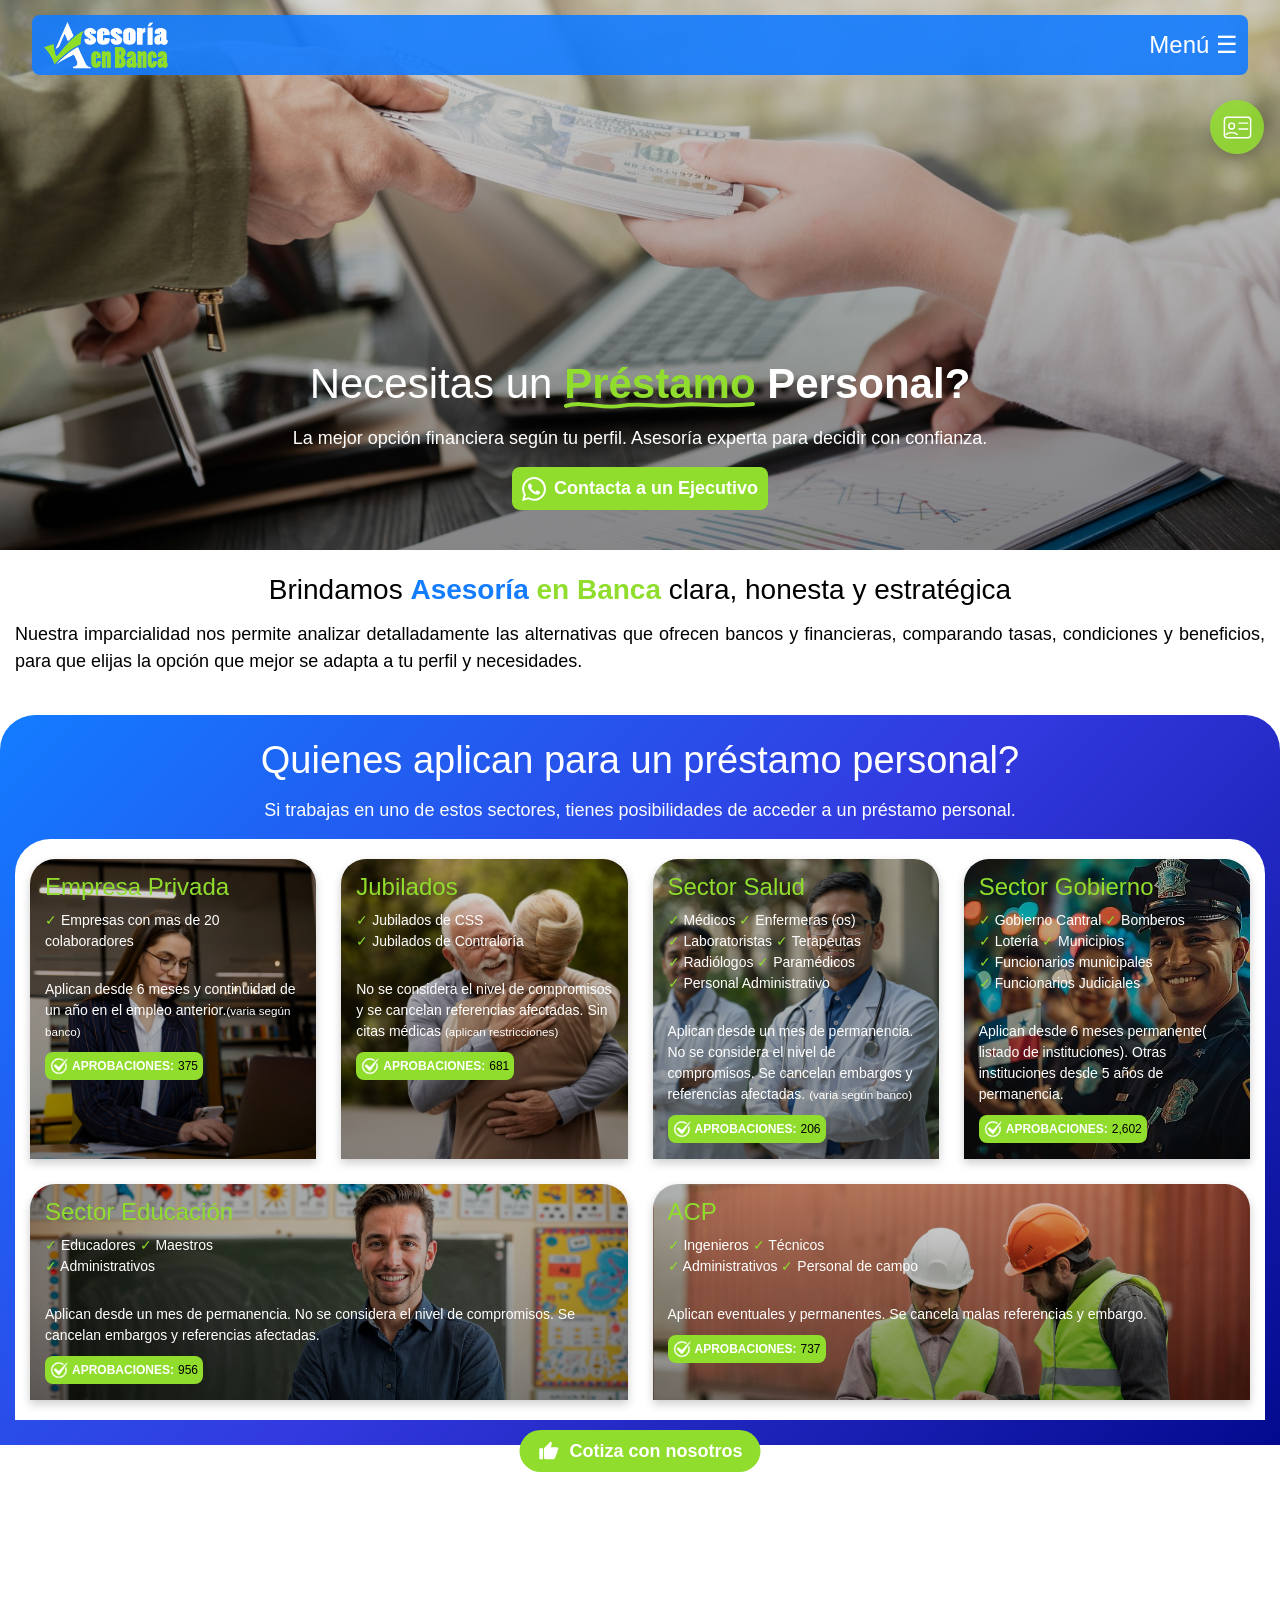
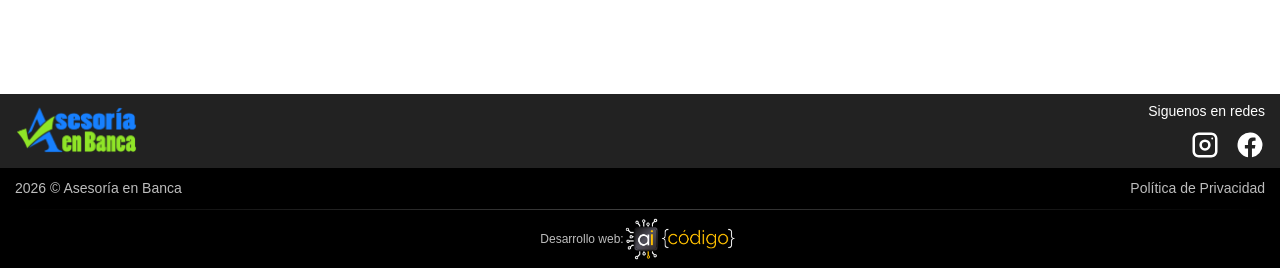
==== commit a0b8844c: "Update index.html" ====
--- a/index.html
+++ b/index.html
@@ -50,12 +50,13 @@
 <!-- Menú overlay -->
 <div class="menu-overlay" id="menuOverlay" aria-hidden="true">
   <button class="menu-close" aria-label="Cerrar menú" id="menuClose">Cerrar ✕</button>
-
+<hr>
   <nav class="menu-nav">
-    <a href="#servicios">Servicios</a>
-    <a href="#beneficios">Beneficios</a>
-    <a href="#opiniones">Opiniones</a>
-    <a href="#contacto">Contacto</a>
+    <a href="servicios.html"><span class="v">✓</span>Servicios</a>
+    <a href="cotiza.html"><span class="v">✓</span>Cotiza con Nosotros</a>
+    <a href="contacto.html"><span class="v">✓</span>Contactanos</a>
+    <hr>
+    <a href="privacidad.html" class="small">• Política de Privacidad</a>
   </nav>
 </div>
 
@@ -88,7 +89,7 @@
             <p><span class="v">✓</span> Empresas con mas de 20 colaboradores</p>
             <br>
             <p>Aplican desde 6 meses y continuidad de un año en el empleo anterior.<small>(varia según banco)</small></p>
-            <p><span class="aprobaciones"><img src="/img/check.png"><b>APROBACIONES:</b><span class="n">375</span> </span></p>
+            <p><span class="aprobaciones"><img src="img/check.png"><b>APROBACIONES:</b><span class="n">375</span> </span></p>
           </div>
           <div class="sector-item jubilados overlay tab">
             <h4>Jubilados</h4>
@@ -96,7 +97,7 @@
             <p><span class="v">✓</span> Jubilados de Contraloría</p>
             <br>
             <p>No se considera el nivel de compromisos y se cancelan referencias afectadas. Sin citas médicas <small>(aplican restricciones)</small></p>
-            <p><span class="aprobaciones"><img src="/img/check.png"><b>APROBACIONES:</b><span class="n">681</span> </span></p>
+            <p><span class="aprobaciones"><img src="img/check.png"><b>APROBACIONES:</b><span class="n">681</span> </span></p>
           </div>
           <div class="sector-item salud overlay tab">
             <h4>Sector Salud</h4>
@@ -106,7 +107,7 @@
             <p><span class="v">✓</span> Personal Administrativo</p>
             <br>
             <p>Aplican desde un mes de permanencia. No se considera el nivel de compromisos. Se cancelan embargos y referencias afectadas. <small>(varia según banco)</small></p>
-            <p><span class="aprobaciones"><img src="/img/check.png"><b>APROBACIONES:</b> <span class="n">206</span></span></p>
+            <p><span class="aprobaciones"><img src="img/check.png"><b>APROBACIONES:</b> <span class="n">206</span></span></p>
           </div>
           <div class="sector-item gobierno overlay tab">
             <h4>Sector Gobierno</h4>
@@ -116,7 +117,7 @@
             <p><span class="v">✓</span>  Funcionarios Judiciales</p>
             <br>
             <p>Aplican desde 6 meses permanente( listado de instituciones). Otras instituciones desde 5 años de permanencia.</p>
-            <p><span class="aprobaciones"><img src="/img/check.png"><b>APROBACIONES:</b><span class="n">2,602</span> </span></p>
+            <p><span class="aprobaciones"><img src="img/check.png"><b>APROBACIONES:</b><span class="n">2,602</span> </span></p>
           </div>
           <div class="sector-item educador overlay tab">
             <h4>Sector Educación</h4>
@@ -124,7 +125,7 @@
             <p><span class="v">✓</span>  Administrativos</p>
             <br>
             <p>Aplican desde un mes de permanencia. No se considera el nivel de compromisos. Se cancelan embargos y referencias afectadas.</p>
-            <p><span class="aprobaciones"><img src="/img/check.png"><b>APROBACIONES:</b><span class="n">956</span> </span></p>
+            <p><span class="aprobaciones"><img src="img/check.png"><b>APROBACIONES:</b><span class="n">956</span> </span></p>
           </div>
           <div class="sector-item acp overlay tab">
             <h4>ACP</h4>
@@ -132,7 +133,7 @@
             <p><span class="v">✓</span>  Administrativos   <span class="v">✓</span> Personal de campo</p>
             <br>
             <p>Aplican eventuales y permanentes. Se cancela malas referencias y embargo.</p>
-            <p><span class="aprobaciones"><img src="/img/check.png"><b>APROBACIONES:</b><span class="n">737</span> </span></p>
+            <p><span class="aprobaciones"><img src="img/check.png"><b>APROBACIONES:</b><span class="n">737</span> </span></p>
           </div>
         </div>
       </div>
@@ -146,13 +147,24 @@
 Cotiza con nosotros</a>
       </div>
     </section>
-    <section id="gooogle-reviews">
-      <div class="contenido"> gógle review</div>
-    </section>
+    <section class="reviews">
+  <h2>Opiniones de clientes</h2>
+
+  <div class="carousel">
+    <div class="carousel-track">
+      <!-- Slides reales -->
+      <div class="review">“Excelente servicio, muy claros.”<span>Carlos M.</span><p>Jubilado</p></div>
+      <div class="review">“Rápidos y profesionales.”<span>Ana R.</span><p>Educadores</p></div>
+      <div class="review">“100% recomendados.”<span> Luis G.</span><p>ACP</p></div>
+    </div>
+  </div>
+
+  <div class="carousel-dots"></div>
+</section>
     <section id="bottom">
       <div class="bottom-contenido">
         <div class="bottom-item">
-          <img src="/img/asesoria-logo2.png">
+          <img src="img/asesoria-logo2.png">
         </div>
         <div class="bottom-item right">
           <div id="redes">
@@ -193,10 +205,10 @@
         <div class="footer-item left">
         2026 © Asesoría en Banca
       </div>
-      <div class="footer-item right">Terminos de Privacidad</div>
+      <div class="footer-item right"><a href="privacidad.html">Política de Privacidad</a></div>
       </div>
       <hr>
-      <div class="aicodigo">Desarrollo web:  <img src="/img/ai-codigo.png" alt="Desarrollo web: ai Codigo"></div>
+      <div class="aicodigo">Desarrollo web:  <img src="img/ai-codigo.png" alt="Desarrollo web: ai Codigo"></div>
     </div>
   </footer>
   <button id="scrollTopBtn" aria-label="Volver arriba">
@@ -276,4 +288,4 @@
 </div>
 <script src="script.js"></script>
 </body>
-</html>
+                                                                                         </html>
--- a/style.css
+++ b/style.css
@@ -189,7 +189,7 @@
   display: flex;
   flex-flow: column;
   justify-content: flex-end;
-  background-image: url('/img/header-bg.jpg');
+  background-image: url('img/header-bg.jpg');
   background-size: cover;
   background-position: center;
   background-repeat: no-repeat;
@@ -334,42 +334,42 @@
 .sector-item p{ font-size: 14px; text-align: left; margin:0; padding:0;}
 .jubilados{
   position: relative;
-  background-image: url('/img/jubilados-tab.jpg');
+  background-image: url('img/jubilados-tab.jpg');
   background-size: cover;
   background-position: 90% 10%;
   overflow: hidden;
 }
 .privada{
   position: relative;
-  background-image: url('/img/privada-tab.jpg');
+  background-image: url('img/privada-tab.jpg');
   background-size: cover;
   background-position: 90% 10%;
   overflow: hidden;
 }
 .salud{
   position: relative;
-  background-image: url('/img/salud-tab.jpg');
+  background-image: url('img/salud-tab.jpg');
   background-size: cover;
   background-position: 90% 10%;
   overflow: hidden;
 }
 .gobierno{
   position: relative;
-  background-image: url('/img/gobierno-tab.jpg');
+  background-image: url('img/gobierno-tab.jpg');
   background-size: cover;
   background-position: 90% 10%;
   overflow: hidden;
 }
 .educador{
   position: relative;
-  background-image: url('/img/educador-tab.jpg');
+  background-image: url('img/educador-tab.jpg');
   background-size: cover;
   background-position: 90% 10%;
   overflow: hidden;
 }
 .acp{
   position: relative;
-  background-image: url('/img/acp-tab.jpg');
+  background-image: url('img/acp-tab.jpg');
   background-size: cover;
   background-position: 90% 10%;
   overflow: hidden;
@@ -585,4 +585,4 @@
 .linea{
   border-bottom: 1px solid #ffffff;
   padding:5px 0px;
-}+}
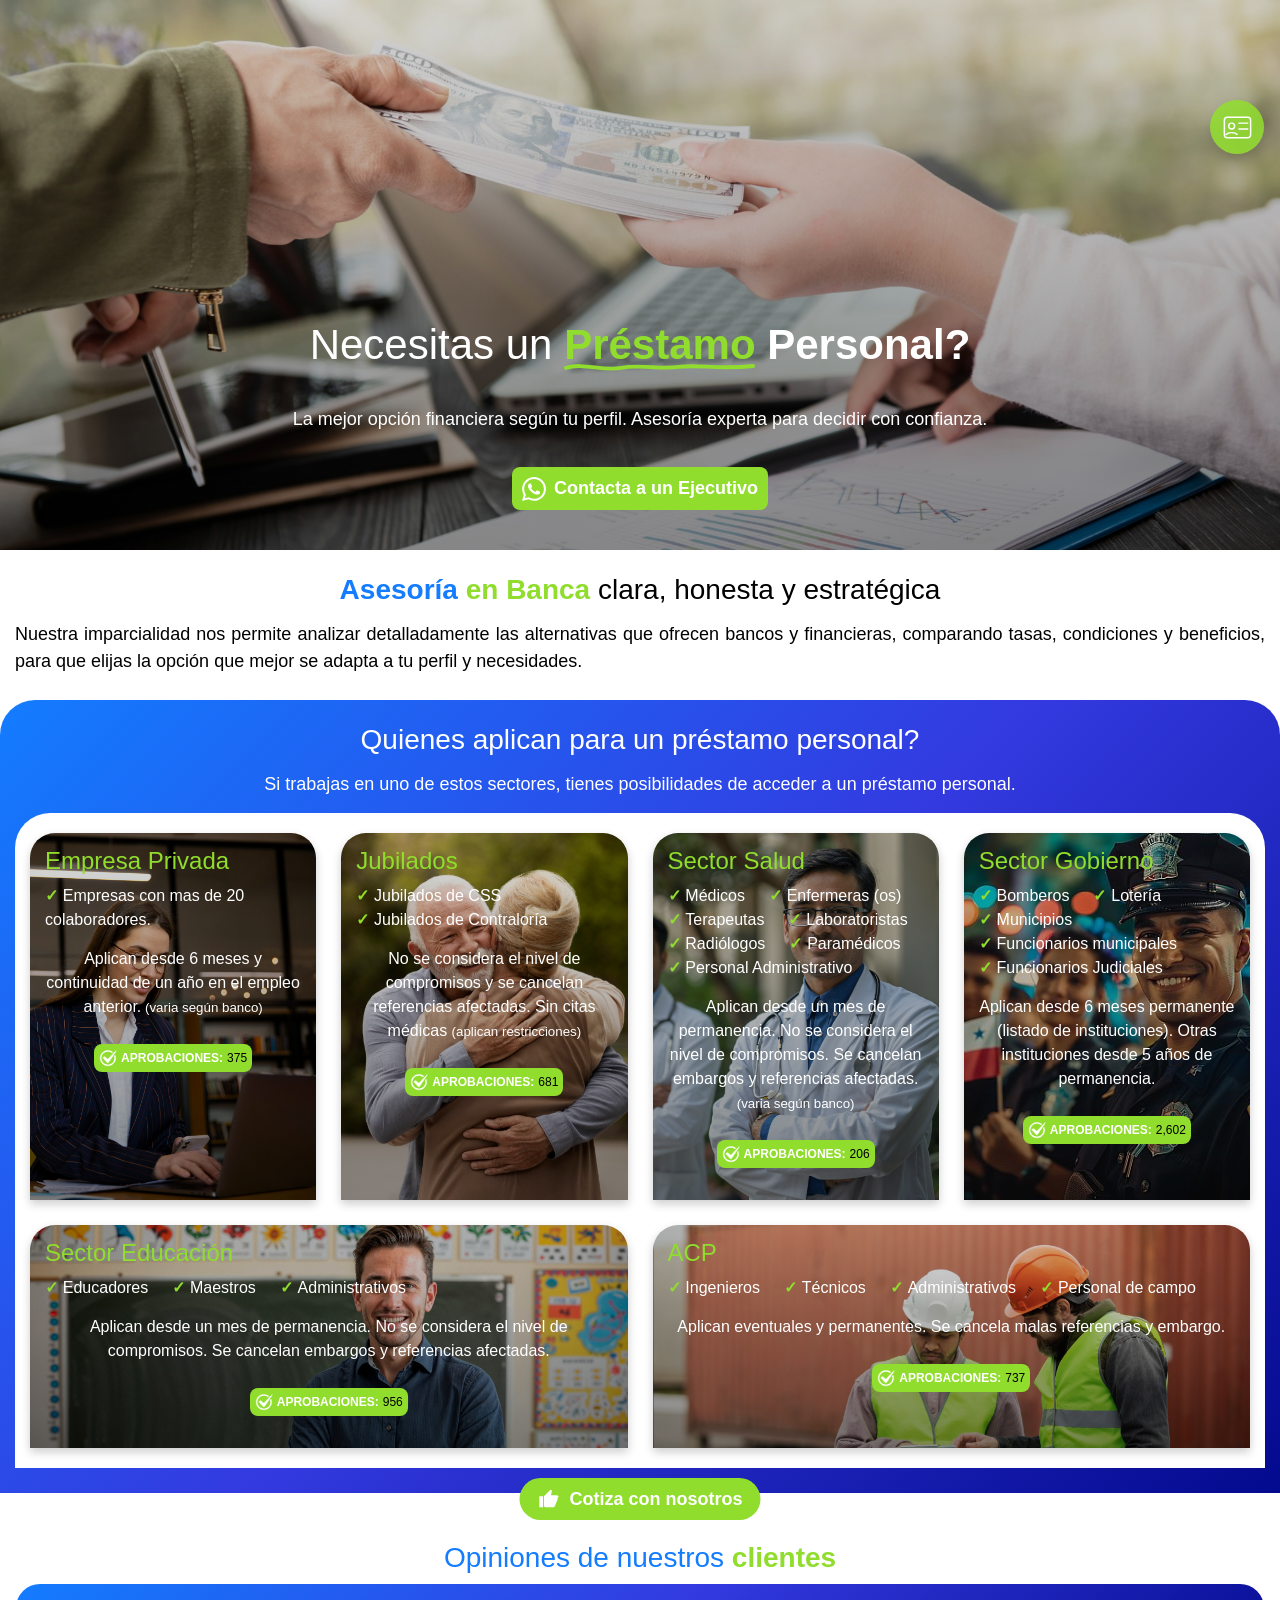
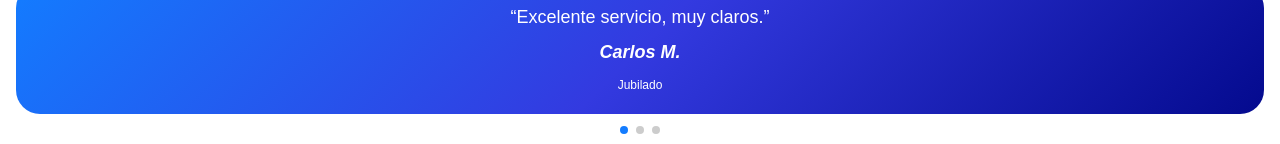
==== commit 2f5e070f: "Add files via upload" ====
--- a/index.html
+++ b/index.html
@@ -32,40 +32,14 @@
 
 <body>
             <!-- Header -->
-  <div class="site-header">
-    <div class="header-inner">
-      <div class="brand"><img src="img/asesoria-logo.png"></div>
-  
-      <button
-        class="menu-toggle"
-        aria-label="Menú"
-        aria-expanded="false"
-        id="menuToggle"
-      >
-       Menú ☰
-      </button>
-    </div>
-  </div>
-
-<!-- Menú overlay -->
-<div class="menu-overlay" id="menuOverlay" aria-hidden="true">
-  <button class="menu-close" aria-label="Cerrar menú" id="menuClose">Cerrar ✕</button>
-<hr>
-  <nav class="menu-nav">
-    <a href="servicios.html"><span class="v">✓</span>Servicios</a>
-    <a href="cotiza.html"><span class="v">✓</span>Cotiza con Nosotros</a>
-    <a href="contacto.html"><span class="v">✓</span>Contactanos</a>
-    <hr>
-    <a href="privacidad.html" class="small">• Política de Privacidad</a>
-  </nav>
-</div>
+  <header data-include="/partials/menu.html"></header>
 
   <!-- Contenido principal -->
-  <main id="main-content">
-    <section id="hero" class="contenido overlay">
-      <div class="hero-item"><h1>Necesitas un <b><span class="hand-underline v">Préstamo</span> Personal?</b></h1></div>
-      <div class="hero-item">La mejor opción financiera según tu perfil.
-Asesoría experta para decidir con confianza.</div>
+  <main>
+    <section id="hero" class="contenido overlay hero">
+      <h1>Necesitas un <b><span class="hand-underline v">Préstamo</span> Personal?</b></h1>
+      <p>La mejor opción financiera según tu perfil.
+Asesoría experta para decidir con confianza.</p>
       <div class="hero-item"><a href="https://wa.me/50765203139" class="btn-whatsapp" target="_blank" rel="noopener">
   <svg width="24px" height="24px" viewBox="0 0 24 24" role="img" fill="currentColor" xmlns="http://www.w3.org/2000/svg"><title>WhatsApp icon</title><path d="M17.472 14.382c-.297-.149-1.758-.867-2.03-.967-.273-.099-.471-.148-.67.15-.197.297-.767.966-.94 1.164-.173.199-.347.223-.644.075-.297-.15-1.255-.463-2.39-1.475-.883-.788-1.48-1.761-1.653-2.059-.173-.297-.018-.458.13-.606.134-.133.298-.347.446-.52.149-.174.198-.298.298-.497.099-.198.05-.371-.025-.52-.075-.149-.669-1.612-.916-2.207-.242-.579-.487-.5-.669-.51-.173-.008-.371-.01-.57-.01-.198 0-.52.074-.792.372-.272.297-1.04 1.016-1.04 2.479 0 1.462 1.065 2.875 1.213 3.074.149.198 2.096 3.2 5.077 4.487.709.306 1.262.489 1.694.625.712.227 1.36.195 1.871.118.571-.085 1.758-.719 2.006-1.413.248-.694.248-1.289.173-1.413-.074-.124-.272-.198-.57-.347m-5.421 7.403h-.004a9.87 9.87 0 01-5.031-1.378l-.361-.214-3.741.982.998-3.648-.235-.374a9.86 9.86 0 01-1.51-5.26c.001-5.45 4.436-9.884 9.888-9.884 2.64 0 5.122 1.03 6.988 2.898a9.825 9.825 0 012.893 6.994c-.003 5.45-4.437 9.884-9.885 9.884m8.413-18.297A11.815 11.815 0 0012.05 0C5.495 0 .16 5.335.157 11.892c0 2.096.547 4.142 1.588 5.945L.057 24l6.305-1.654a11.882 11.882 0 005.683 1.448h.005c6.554 0 11.89-5.335 11.893-11.893a11.821 11.821 0 00-3.48-8.413Z"/></svg>
   Contacta a un Ejecutivo
@@ -74,7 +48,7 @@
     </section>
     <section id="servicios">
       <div class="contenido">
-      <h3>Brindamos <b><span class="a">Asesoría</span> <span class="v">en Banca</span></b> clara, honesta y estratégica</h3>
+      <h2><b><span class="a">Asesoría</span> <span class="v">en Banca</span></b> clara, honesta y estratégica</h2>
         <p>Nuestra imparcialidad nos permite analizar detalladamente las alternativas que ofrecen bancos y financieras, comparando tasas, condiciones y beneficios, para que elijas la opción que mejor se adapta a tu perfil y necesidades.
         </p>
       </div>
@@ -84,147 +58,108 @@
         <h2>Quienes aplican para un préstamo personal?</h2>
         <p>Si trabajas en uno de estos sectores,  tienes posibilidades de acceder a un préstamo personal.</p>
         <div class="sector-container">
-          <div class="sector-item privada overlay tab">
+          <div class="sector-item privada overlay tab tab-content">
             <h4>Empresa Privada</h4>
-            <p><span class="v">✓</span> Empresas con mas de 20 colaboradores</p>
-            <br>
-            <p>Aplican desde 6 meses y continuidad de un año en el empleo anterior.<small>(varia según banco)</small></p>
-            <p><span class="aprobaciones"><img src="img/check.png"><b>APROBACIONES:</b><span class="n">375</span> </span></p>
+            <ul class="inline-list check">
+              <li>Empresas con mas de 20 colaboradores.</li>
+              </ul>
+            <p>Aplican desde 6 meses y continuidad de un año en el empleo anterior.<small> (varia según banco)</small></p>
+            <p><span class="aprobaciones"><img src="/img/check.png"><b>APROBACIONES:</b><span class="n">375</span> </span></p>
           </div>
-          <div class="sector-item jubilados overlay tab">
+          <div class="sector-item jubilados overlay tab tab-content">
             <h4>Jubilados</h4>
-            <p><span class="v">✓</span> Jubilados de CSS</p>
-            <p><span class="v">✓</span> Jubilados de Contraloría</p>
-            <br>
+            <ul class="inline-list check">
+              <li>Jubilados de CSS</li>
+              <li>Jubilados de Contraloría</li>
+            </ul>
             <p>No se considera el nivel de compromisos y se cancelan referencias afectadas. Sin citas médicas <small>(aplican restricciones)</small></p>
-            <p><span class="aprobaciones"><img src="img/check.png"><b>APROBACIONES:</b><span class="n">681</span> </span></p>
+            <p><span class="aprobaciones"><img src="/img/check.png"><b>APROBACIONES:</b><span class="n">681</span> </span></p>
           </div>
-          <div class="sector-item salud overlay tab">
+          <div class="sector-item salud overlay tab tab-content">
             <h4>Sector Salud</h4>
-            <p><span class="v">✓</span>  Médicos  <span class="v">✓</span> Enfermeras (os)</p>
-            <p><span class="v">✓</span>  Laboratoristas   <span class="v">✓</span> Terapeutas</p>
-            <p><span class="v">✓</span> Radiólogos <span class="v">✓</span> Paramédicos </p>
-            <p><span class="v">✓</span> Personal Administrativo</p>
-            <br>
+            <ul class="inline-list check">
+              <li>Médicos</li>
+              <li>Enfermeras (os)</li>
+              <li>Terapeutas</li>
+              <li>Laboratoristas</li>
+              <li>Radiólogos</li>
+              <li>Paramédicos</li>
+              <li>Personal Administrativo</li>
+            </ul>
             <p>Aplican desde un mes de permanencia. No se considera el nivel de compromisos. Se cancelan embargos y referencias afectadas. <small>(varia según banco)</small></p>
-            <p><span class="aprobaciones"><img src="img/check.png"><b>APROBACIONES:</b> <span class="n">206</span></span></p>
+            <p><span class="aprobaciones"><img src="/img/check.png"><b>APROBACIONES:</b> <span class="n">206</span></span></p>
           </div>
-          <div class="sector-item gobierno overlay tab">
+          <div class="sector-item gobierno overlay tab tab-content">
             <h4>Sector Gobierno</h4>
-            <p><span class="v">✓</span>  Gobierno Cantral  <span class="v">✓</span> Bomberos</p>
-            <p><span class="v">✓</span>  Lotería   <span class="v">✓</span> Municipios</p>
-            <p><span class="v">✓</span> Funcionarios municipales</p>
-            <p><span class="v">✓</span>  Funcionarios Judiciales</p>
-            <br>
-            <p>Aplican desde 6 meses permanente( listado de instituciones). Otras instituciones desde 5 años de permanencia.</p>
-            <p><span class="aprobaciones"><img src="img/check.png"><b>APROBACIONES:</b><span class="n">2,602</span> </span></p>
+            <ul class="inline-list check">
+              <li>Bomberos</li>
+              <li>Lotería</li>
+              <li>Municipios</li>
+              <li>Funcionarios municipales</li>
+              <li>Funcionarios Judiciales</li>
+            </ul>            
+            <p>Aplican desde 6 meses permanente (listado de instituciones). Otras instituciones desde 5 años de permanencia.</p>
+            <p><span class="aprobaciones"><img src="/img/check.png"><b>APROBACIONES:</b><span class="n">2,602</span> </span></p>
           </div>
-          <div class="sector-item educador overlay tab">
+          <div class="sector-item educador overlay tab tab-content">
             <h4>Sector Educación</h4>
-            <p><span class="v">✓</span>  Educadores <span class="v">✓</span> Maestros</p>
-            <p><span class="v">✓</span>  Administrativos</p>
-            <br>
+            <ul class="inline-list check">
+              <li>Educadores</li>
+              <li>Maestros</li>
+              <li>Administrativos</li>
+            </ul>
             <p>Aplican desde un mes de permanencia. No se considera el nivel de compromisos. Se cancelan embargos y referencias afectadas.</p>
-            <p><span class="aprobaciones"><img src="img/check.png"><b>APROBACIONES:</b><span class="n">956</span> </span></p>
+            <p><span class="aprobaciones"><img src="/img/check.png"><b>APROBACIONES:</b><span class="n">956</span> </span></p>
           </div>
-          <div class="sector-item acp overlay tab">
+          <div class="sector-item acp overlay tab tab-content">
             <h4>ACP</h4>
-            <p><span class="v">✓</span>  Ingenieros <span class="v">✓</span> Técnicos</p>
-            <p><span class="v">✓</span>  Administrativos   <span class="v">✓</span> Personal de campo</p>
-            <br>
+            <ul class="inline-list check">
+              <li>Ingenieros</li>
+              <li>Técnicos</li>
+              <li>Administrativos</li>
+              <li>Personal de campo</li>
+            </ul>            
             <p>Aplican eventuales y permanentes. Se cancela malas referencias y embargo.</p>
-            <p><span class="aprobaciones"><img src="img/check.png"><b>APROBACIONES:</b><span class="n">737</span> </span></p>
+            <p><span class="aprobaciones"><img src="/img/check.png"><b>APROBACIONES:</b><span class="n">737</span> </span></p>
           </div>
         </div>
       </div>
     </section>
     <section id="cotiza">
-      <div>
-        <a href="cotiza.html" class="btn-cotiza">
+        <a href="/cotiza.html" class="btn-cotiza">
         <svg xmlns="http://www.w3.org/2000/svg" viewBox="0 0 24 24" width="24" height="24">
           <path d="M2 21h4V9H2v12zM23 10c0-1.1-.9-2-2-2h-6.31l.95-4.57.03-.32c0-.41-.17-.79-.44-1.06L14.17 2 7.59 8.59C7.22 8.95 7 9.45 7 10v9c0 1.1.9 2 2 2h8c.83 0 1.54-.5 1.84-1.22l3.02-7.05c.09-.23.14-.47.14-.73v-1.99l-.01-.01L23 10z"/>
-        </svg>
-Cotiza con nosotros</a>
-      </div>
+        </svg> Cotiza con nosotros</a>
     </section>
     <section class="reviews">
-  <h2>Opiniones de clientes</h2>
+  <h2>Opiniones de nuestros <span class="v">clientes</span></h2>
 
   <div class="carousel">
     <div class="carousel-track">
       <!-- Slides reales -->
-      <div class="review">“Excelente servicio, muy claros.”<span>Carlos M.</span><p>Jubilado</p></div>
-      <div class="review">“Rápidos y profesionales.”<span>Ana R.</span><p>Educadores</p></div>
-      <div class="review">“100% recomendados.”<span> Luis G.</span><p>ACP</p></div>
+      <div class="review">
+        <blockquote>“Excelente servicio, muy claros.”</blockquote>
+        <cite>Carlos M.</cite>
+        <p>Jubilado</p>
+      </div>
+      <div class="review">
+        <blockquote>“Rápidos y profesionales.”</blockquote>
+        <cite>Ana R.</cite>
+        <p>Educadores</p>
+      </div>
+      <div class="review">
+        <blockquote>“100% recomendados.”</blockquote>
+        <cite> Luis G.</cite>
+        <p>ACP</p>
+      </div>
     </div>
   </div>
 
   <div class="carousel-dots"></div>
 </section>
-    <section id="bottom">
-      <div class="bottom-contenido">
-        <div class="bottom-item">
-          <img src="img/asesoria-logo2.png">
-        </div>
-        <div class="bottom-item right">
-          <div id="redes">
-            <h5>Siguenos en redes</h5>
-            <div class="social-icon">
-              <a href="https://www.instagram.com/asesoria_enbanca"
-               class="social-icon"
-               aria-label="Instagram"
-               target="_blank"
-               rel="noopener">
-              <svg xmlns="http://www.w3.org/2000/svg" viewBox="0 0 24 24">
-                <path d="M7 2C4.243 2 2 4.243 2 7v10c0 2.757 2.243 5 5 5h10c2.757 0 5-2.243 5-5V7c0-2.757-2.243-5-5-5H7zm10 2c1.654 0 3 1.346 3 3v10c0 1.654-1.346 3-3 3H7c-1.654 0-3-1.346-3-3V7c0-1.654 1.346-3 3-3h10zm-5 3.5A4.5 4.5 0 1 0 16.5 12 4.505 4.505 0 0 0 12 7.5zm0 7A2.5 2.5 0 1 1 14.5 12 2.503 2.503 0 0 1 12 14.5zM17.75 6a.75.75 0 1 0 .75.75.75.75 0 0 0-.75-.75z"/>
-              </svg>
-            </a></div>
-            <div class="social-icon">
-              <a href="https://www.facebook.com/asesoriaenbanca"
-                 class="social-icon"
-                 aria-label="Facebook"
-                 target="_blank"
-                 rel="noopener">
-                <svg xmlns="http://www.w3.org/2000/svg" viewBox="0 0 24 24">
-                  <path d="M22 12a10 10 0 1 0-11.563 9.875v-6.987H7.898V12h2.539V9.797c0-2.506 1.492-3.89 3.777-3.89 1.094 0 2.238.195 2.238.195v2.465h-1.261c-1.243 0-1.63.771-1.63 1.562V12h2.773l-.443 2.888h-2.33v6.987A10.002 10.002 0 0 0 22 12z"/>
-                </svg>
-              </a>
-            </div>
-          </div>
-        </div>
-      </div>
-    </section>
+  </main>
+  <div data-include="partials/scroll.html"></div>
 
-
-  </main>
-
-  <!-- Footer -->
-  <footer>
-    <div class="contenido-footer">
-      <div class="footer-legal">
-        <div class="footer-item left">
-        2026 © Asesoría en Banca
-      </div>
-      <div class="footer-item right"><a href="privacidad.html">Política de Privacidad</a></div>
-      </div>
-      <hr>
-      <div class="aicodigo">Desarrollo web:  <img src="img/ai-codigo.png" alt="Desarrollo web: ai Codigo"></div>
-    </div>
-  </footer>
-  <button id="scrollTopBtn" aria-label="Volver arriba">
-  <svg xmlns="http://www.w3.org/2000/svg"
-     viewBox="0 0 24 24"
-     width="30"
-     height="30"
-     fill="none"
-     stroke="currentColor"
-     stroke-width="2"
-     stroke-linecap="round"
-     stroke-linejoin="round">
-  <path d="M12 19V5" />
-  <path d="M5 12l7-7 7 7" />
-</svg>
-</button>
 <!-- BOTÓN STICKY CONTACTO -->
 <button id="contact-toggle" aria-label="Contacto">
   <!-- icono chat -->
@@ -241,51 +176,13 @@
 </button>
 
 <!-- POPUP CONTACTO -->
-<div id="contact-panel">
-  <button class="close-panel" aria-label="Cerrar">X</button>
+<div id="contact-panel" data-include="/partials/contact-panel.html"></div>
 
-  <h4>Contacto directo</h4>
+  <!-- Footer -->
+  <footer data-include="/partials/footer.html"></footer>
+  
+<script src="/includes.js" defer></script>
+<script src="/script.js" defer></script>
 
-  <ul>
-    <li><svg viewBox="0 0 24 24">
-      <path d="M4 3l4 1 2 5-3 2c1.5 3 4 5.5 7 7l2-3 5 2 1 4c-9 1-18-8-18-18z"
-        fill="none" stroke="currentColor" stroke-width="2"
-        stroke-linejoin="round"/>
-        </svg> <a href="tel:+5076520-3139">(507) 6520-3139</a> | <a href="tel:+5076332-2743">(507) 6332-2743</a>
-    </li>
-    <li><svg viewBox="0 0 32 32">
-  <path d="M16 3C9 3 3.5 8.5 3.5 15.3c0 2.7.9 5.2 2.5 7.3L3 29l6.7-2.9c2 1.1 4.3 1.7 6.3 1.7
-           7 0 12.5-5.5 12.5-12.5S23 3 16 3z"
-        fill="none" stroke="currentColor" stroke-width="2"/>
-  <path d="M12 11c.5 3 3.5 6 6 6l2-2 3 1"
-        fill="none" stroke="currentColor" stroke-width="2"
-        stroke-linecap="round"/>
-</svg> <a href="https://wa.me/50763322743" target="_blank">WhatsApp</a></li>
-    <li><svg viewBox="0 0 24 24">
-  <rect x="3" y="5" width="18" height="14" rx="2"
-        fill="none" stroke="currentColor" stroke-width="2"/>
-  <path d="M3 7l9 6 9-6"
-        fill="none" stroke="currentColor" stroke-width="2"/>
-</svg> <a href="mailto:ventas@asesoriaenbanca.com">ventas@asesoriaenbanca.com</a></li>
-    <li class="linea"><svg viewBox="0 0 24 24">
-  <path d="M12 21s7-7 7-11a7 7 0 0 0-14 0c0 4 7 11 7 11z"
-        fill="none" stroke="currentColor" stroke-width="2"/>
-  <circle cx="12" cy="10" r="2"
-          fill="none" stroke="currentColor" stroke-width="2"/>
-</svg> Ciudad de Panamá, Avenida Perú calle 37, Edificio Manuel Enrique Local 113</li>
-<h4>Siguenos en las redes</h4>
-    <li><svg viewBox="0 0 24 24">
-            <path d="M7 2C4.243 2 2 4.243 2 7v10c0 2.757 2.243 5 5 5h10c2.757 0 5-2.243 5-5V7c0-2.757-2.243-5-5-5H7zm10 2c1.654 0 3 1.346 3 3v10c0 1.654-1.346 3-3 3H7c-1.654 0-3-1.346-3-3V7c0-1.654 1.346-3 3-3h10zm-5 3.5A4.5 4.5 0 1 0 16.5 12 4.505 4.505 0 0 0 12 7.5zm0 7A2.5 2.5 0 1 1 14.5 12 2.503 2.503 0 0 1 12 14.5zM17.75 6a.75.75 0 1 0 .75.75.75.75 0 0 0-.75-.75z" fill="currentColor"/>
-          </svg> <a href="https://www.instagram.com/asesoria_enbanca/">@asesoria_enbanca</a>
-      
-        </li>
-    <li>
-            <svg viewBox="0 0 24 24">
-              <path d="M22 12a10 10 0 1 0-11.563 9.875v-6.987H7.898V12h2.539V9.797c0-2.506 1.492-3.89 3.777-3.89 1.094 0 2.238.195 2.238.195v2.465h-1.261c-1.243 0-1.63.771-1.63 1.562V12h2.773l-.443 2.888h-2.33v6.987A10.002 10.002 0 0 0 22 12z" fill="currentColor"/>
-            </svg> <a href="https://wwe.facebook.com/asesoriaenbanca/">facebook.com/asesoriaenbanca</a>
-    </li>
-  </ul>
-</div>
-<script src="script.js"></script>
 </body>
-                                                                                         </html>
+</html>
--- a/style.css
+++ b/style.css
@@ -27,12 +27,34 @@
   color: #ffffff;
 }
 :root {
+  /* Typography */
   --text-base: 18px;
   --h1: 42px;
-  --h2: 38px;
-  --h3: 28px;
+  --h2: 28px;
+  --h3: 38px;
   --h4: 24px;
   --h5: 14px;
+
+  /* Brand colors */
+  --brand-blue: #137cff;
+  --brand-blue-dark: #040a8e;
+  --brand-blue-mid: #333ae0;
+
+  --brand-green: #90dd2d;
+  --brand-green-hover: #72c500;
+
+  /* Neutral */
+  --black: #000000;
+  --dark: #121212;
+  --white: #ffffff;
+  --gray-light: #bdbdbd;
+  
+  --gradient-brand-blue: linear-gradient(
+    135deg,
+    var(--brand-blue) 0%,
+    var(--brand-blue-mid) 50%,
+    var(--brand-blue-dark) 100%
+  );
 }
 h1, h2, h3, h4, h5{
   line-height: 1.1;
@@ -107,7 +129,7 @@
 }
 
 /* Header sticky */
-.site-header {
+header {
   position: fixed;
   width: 100%;
   top: 15px;
@@ -123,7 +145,7 @@
   margin-inline: auto;
   justify-content: space-between;
   padding: 5px 10px;
-  border-radius: 8px;
+  border-radius: 14px 14px 0px.0px;
   background-color: rgba(19, 124, 255, 0.90);
 }
 .brand img{
@@ -146,40 +168,53 @@
 /* Overlay */
 .menu-overlay {
   position: fixed;
-  inset: 0;
-  background-color: rgba(255, 255, 255, 0.90);
+  top: 80px; /* justo debajo del botón, ajusta según tu header */
+  right: 16px; /* ajusta al botón */
+  width: calc(100% - 32px);
+  max-width: 320px;
+  background-color: rgba(19, 124, 255, 0.95);
+  color: #fff;
+  border-radius: 14px;
   display: none;
   flex-direction: column;
-  padding: 24px;
+  padding: 10px 10px;
   z-index: 2000;
+  width: max-content; /* se ajusta al contenido */
+  min-width: 250px;
+  height: auto; /* ahora sí funciona */
+}
+.menu-overlay h4{
+  margin: 0 0 10px;
+  font-size: 16px;
 }
 
 /* Estado activo */
 .menu-overlay.active {
   display: flex;
 }
-
+.menu-overlay hr{ border: 1px solid #ffffff;}
 /* Botón cerrar */
 .menu-close {
-  align-self: flex-end;
-  font-size: 28px;
+  position: absolute;
+  font-size: 20px;
   background: none;
   border: none;
   cursor: pointer;
+  color:#ffffff;
 }
 
 /* Navegación */
 .menu-nav {
-  margin-top: 48px;
+  /*margin-top: 10px;*/
   display: flex;
   flex-direction: column;
-  gap: 24px;
+  gap: 10px;
 }
 
 .menu-nav a {
   font-size: 20px;
   text-decoration: none;
-  color: #000;
+  color: #ffffff;
 }
 #main-content{
   
@@ -189,7 +224,7 @@
   display: flex;
   flex-flow: column;
   justify-content: flex-end;
-  background-image: url('img/header-bg.jpg');
+  background-image: url('/img/header-bg.jpg');
   background-size: cover;
   background-position: center;
   background-repeat: no-repeat;
@@ -197,6 +232,7 @@
   padding-top: 80px;
   padding-bottom: 40px;
   overflow: hidden;
+  text-align: center;
 }
 .overlay::before {
   content: "";
@@ -214,11 +250,16 @@
   position: relative;
   z-index: 2;
 }
-.hero-item {
-  text-align: center;
+#hero > * {
   padding-top: 15px;
 }
+.hero {
+  display: flex;
+  flex-direction: column;
+  gap: 1.2rem;
+}
 .contenido{ padding: 25px 15px}
+.contenido h2{text-align:center; padding-bottom: 15px}
 .marker {
   background: linear-gradient(
     transparent 60%,
@@ -235,14 +276,17 @@
   background-position: left bottom;
 }
 
-.v { color:#90dd2d;}
-.a { color: #137cff;}
+.v { color:var(--brand-green); font-weight: 600}
+.a { color: var(--brand-blue);}
 .n{color: #000000;}
+.justify{text-align:justify;}
+.pb-20{padding-bottom:20px;}
+.pt-20{padding-top:20px;}
 .btn-whatsapp {
   display: inline-flex;
   align-items: center;
   gap: 8px;
-  background-color: #90dd2d;
+  background-color: var(--brand-green);
   padding: 8px 10px;
   border-radius: 8px;
   font-weight: 600;
@@ -251,6 +295,7 @@
 }
 #cotiza{
   position: relative; 
+  padding-bottom: 40px;
 }
 
 .btn-cotiza {
@@ -261,7 +306,7 @@
   display: flex;              
   align-items: center;
   gap: 10px;
-  background-color: #90dd2d;
+  background-color: var(--brand-green);
   padding: 10px 18px;
   border-radius: 999px;   
   font-weight: 600;
@@ -287,7 +332,7 @@
   display: inline-flex;
   align-items: center;
   gap: 4px;
-  background-color: #90dd2d;
+  background-color: var(--brand-green);
   padding: 5px 5px;
   border-radius: 8px;
   font-weight: 400;
@@ -300,7 +345,7 @@
   width: 18px;
   height: 18px;
 }
-#servicios h3{
+#servicios h2{
   text-align: center;
   padding-bottom: 15px;
   font-family: "Segoe UI Light", "Segoe UI", sans-serif;
@@ -309,10 +354,10 @@
 }
 #servicios p{text-align: justify; color:#000000;}
 #sectores { 
-  background: linear-gradient(135deg, #137cff 0%, #333ae0 50%, #040a8e 100%);
+  background: var(--gradient-brand-blue);
   border-radius: 35px 35px 0px 0px;
 }
-#sectores h2, p{ text-align: center; padding-bottom:15px;}
+#sectores h3, #sectores p{ text-align: center; padding-bottom:15px;}
 .sector-container{
   display: flex;
   margin: 0 auto;
@@ -329,50 +374,48 @@
   background-color: #121212;
   border-radius: 25px 25px 0px 0px;
   padding:25px;
-}
-.sector-item h4{ padding-bottom:10px; color:#90dd2d}
-.sector-item p{ font-size: 14px; text-align: left; margin:0; padding:0;}
-.jubilados{
+  font-size: 16px;
+}
+.sector-item h4{ padding-bottom:10px; color:var(--brand-green);}
+.sector-item p{text-align: left;}
+.inline-list {
+  display: flex;
+  flex-wrap: wrap;
+  gap: 0rem 1.5rem; /* vertical | horizontal */
+  padding: 0;
+  margin: 0;
+  list-style: none;
+  padding-bottom: 15px;
+}
+.inline-list.check li::before {
+  content: "✓";
+  margin-right: 0.3rem;
+  color: var(--brand-green);
+  font-weight: 600;
+}
+.tab-content{
   position: relative;
-  background-image: url('img/jubilados-tab.jpg');
   background-size: cover;
   background-position: 90% 10%;
   overflow: hidden;
 }
+.jubilados{
+  background-image: url('/img/jubilados-tab.jpg');
+}
 .privada{
-  position: relative;
-  background-image: url('img/privada-tab.jpg');
-  background-size: cover;
-  background-position: 90% 10%;
-  overflow: hidden;
+  background-image: url('/img/privada-tab.jpg');
 }
 .salud{
-  position: relative;
-  background-image: url('img/salud-tab.jpg');
-  background-size: cover;
-  background-position: 90% 10%;
-  overflow: hidden;
+  background-image: url('/img/salud-tab.jpg');
 }
 .gobierno{
-  position: relative;
-  background-image: url('img/gobierno-tab.jpg');
-  background-size: cover;
-  background-position: 90% 10%;
-  overflow: hidden;
+  background-image: url('/img/gobierno-tab.jpg');
 }
 .educador{
-  position: relative;
-  background-image: url('img/educador-tab.jpg');
-  background-size: cover;
-  background-position: 90% 10%;
-  overflow: hidden;
+  background-image: url('/img/educador-tab.jpg');
 }
 .acp{
-  position: relative;
-  background-image: url('img/acp-tab.jpg');
-  background-size: cover;
-  background-position: 90% 10%;
-  overflow: hidden;
+  background-image: url('/img/acp-tab.jpg');
 }
 .tab {
   opacity: 0;                     /* invisible al inicio */
@@ -422,7 +465,7 @@
   font-size:12px; 
   justify-content: center; 
   margin: auto 0;}
-.aicodigo img{ height:58px; width: auto}
+.aicodigo img{ height:55px; width: auto}
 #bottom{
   background-color: #222222;
 }
@@ -578,11 +621,209 @@
 #contact-panel li svg{
   width:20px;
   height:20px;
-  color:#90dd2d;
+  color:var(--brand-green);
   flex-shrink:0;
   display: block;
 }
 .linea{
   border-bottom: 1px solid #ffffff;
-  padding:5px 0px;
-}
+  padding-bottom:5px;
+}
+.linea-a{
+  border-bottom: 1px solid var(--brand-blue);
+  padding-bottom: 10px;
+}
+.reviews {
+  padding: 10px 16px;
+  text-align: center;
+  color: #ffffff;
+}
+.reviews h2{
+  color: var(--brand-blue);
+  font-weight: 300;
+  padding-bottom: 10px;
+}
+
+.carousel {
+  overflow: hidden;
+  touch-action: pan-y;
+  background: var(--gradient-brand-blue);
+  border-radius: 24px;
+}
+
+.carousel-track {
+  display: flex;
+  will-change: transform;
+}
+
+.review {
+  min-width: 100%;
+  padding: 20px;
+  box-sizing: border-box;
+}
+
+.review cite {
+  display: block;
+  margin-top: 8px;
+  font-weight: 600;
+}
+.review p{
+  display: block;
+  font-size: 12px;
+  padding-top: 10px;
+}
+
+.carousel-dots {
+  display: flex;
+  justify-content: center;
+  gap: 8px;
+  margin-top: 12px;
+}
+
+.carousel-dots button {
+  width: 8px;
+  height: 8px;
+  border-radius: 50%;
+  border: none;
+  background: #ccc;
+}
+
+.carousel-dots button.active {
+  background: var(--brand-blue);
+}
+#privacidad-header{
+  padding-top: 100px;
+  background-image: url('/img/privacidad.jpg');
+  background-size: cover;
+  background-repeat: no-repeat;
+  background-position: center;
+  overflow: hidden;
+  height: 250px;
+}
+.privacidad{ color: #000000;}
+.privacidad p{ text-align: justify;}
+.privacidad h2{ color: var(--brand-blue); 
+font-weight: 200; padding-bottom: 15px;}
+#cotiza-header{
+  padding-top: 100px;
+  background-image: url('/img/cotiza.jpg');
+  background-size: cover;
+  background-repeat: no-repeat;
+  background-position: center;
+  overflow: hidden;
+  height: 250px;
+}
+.menu-nav a.small { font-size: 14px;}
+.menu-nav a span{
+  color: var(--brand-green);
+  margin-right: 6px;
+  font-weight: 600;
+}
+.menu-nav a::before{
+  content: "✓";
+  margin-right: 0.3rem;
+  color: var(--brand-green);
+  font-weight: 600;
+}
+.popup {
+  display: none;               /* oculto por defecto */
+  position: fixed;             /* overlay sobre todo el viewport */
+  inset: 0;                    /* top:0; right:0; bottom:0; left:0 */
+  background-color: rgba(0,0,0,0.4); /* overlay semitransparente */
+  z-index: 2000;
+  padding: 0;
+  margin: 0;
+  overflow: hidden;            /* evita que sobresalga algo */
+  display: flex;               /* centra el contenido */
+  justify-content: center;
+  align-items: center;
+}
+
+.popup > * {
+  background: #fff;
+  padding: 24px;
+  border-radius: 8px;
+  max-width: 450px;
+  width: 90%;
+  box-sizing: border-box;
+  position: relative;          /* para el botón close */
+}
+/* Contenedor de cada campo */
+.form-group {
+  margin-bottom: 5px;
+  position: relative;
+  display: flex;
+  flex-direction: column;
+  color: #000000;
+}
+
+/* Inputs, selects y textarea */
+input, select, textarea {
+  padding: 8px 10px;
+  border: 1px solid var(--brand-blue);
+  border-radius: 4px;
+  font-size: 14px;
+  transition: border 0.2s, box-shadow 0.2s;
+  outline: none;
+}
+
+/* Campo inválido */
+input.invalid,
+select.invalid,
+textarea.invalid {
+  border-color: #ff4d4f;
+  box-shadow: 0 0 3px rgba(255,77,79,0.5);
+}
+
+/* Campo válido */
+input.valid,
+select.valid,
+textarea.valid {
+  border-color: #52c41a;
+  box-shadow: 0 0 3px rgba(82,196,26,0.5);
+}
+
+/* Mensajes de error */
+.error-message {
+  color: #ff4d4f;
+  font-size: 12px;
+  margin-top: 3px;
+  min-height: 16px; /* evita que el layout salte */
+}
+
+/* Botón de enviar */
+button[type="submit"] {
+  padding: 10px 18px;
+  background-color: #1890ff;
+  color: #fff;
+  border: none;
+  border-radius: 4px;
+  cursor: pointer;
+  font-weight: 600;
+  transition: background-color 0.2s;
+}
+
+button[type="submit"]:hover {
+  background-color: #40a9ff;
+}
+
+/* Mensaje general de estado */
+#form-status {
+  margin-top: 12px;
+  font-weight: 600;
+  font-size: 14px;
+}
+
+#form-status.error {
+  color: #ff4d4f;
+}
+
+#form-status:not(.error) {
+  color: #52c41a;
+}
+.form-content{
+  border-radius: 14px;
+  border: 2px solid var(--brand-blue);
+  background: rgba(19,124,255,0.1);
+  padding: 10px 15px;
+}
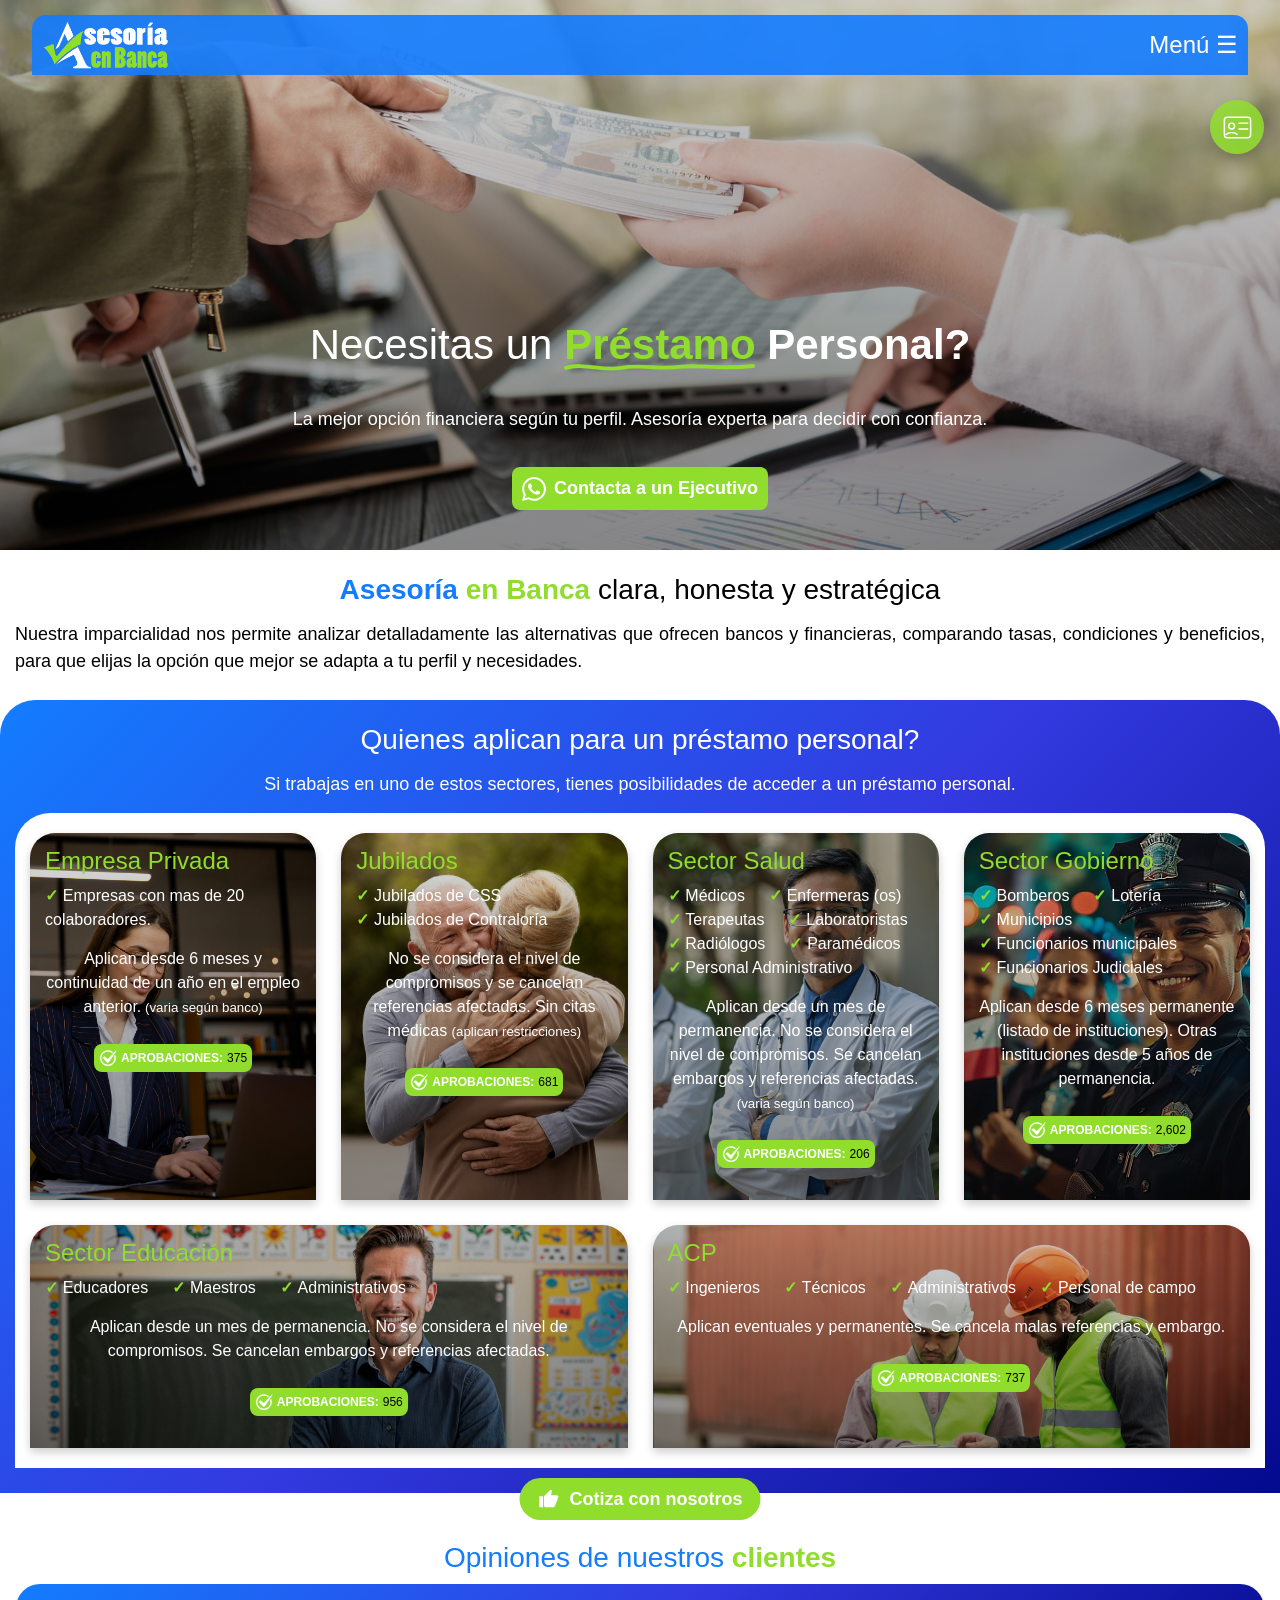
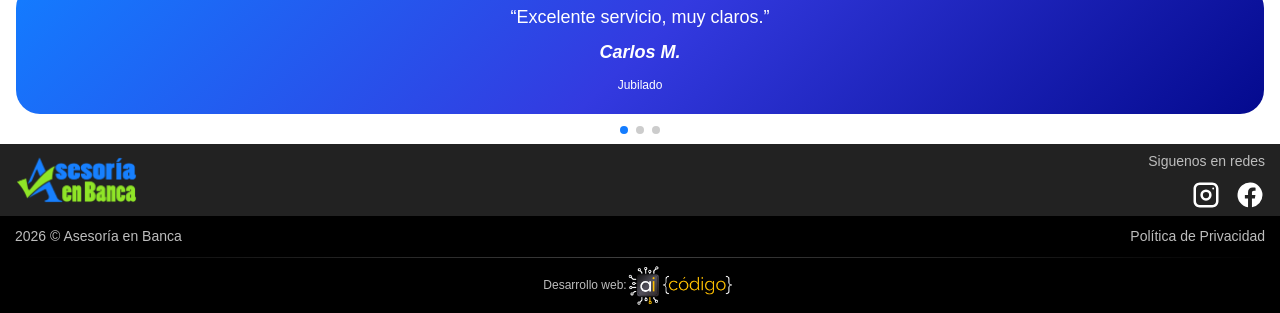
==== commit 787357bd: "Add files via upload" ====
--- a/index.html
+++ b/index.html
@@ -32,7 +32,7 @@
 
 <body>
             <!-- Header -->
-  <header data-include="/partials/menu.html"></header>
+  <header data-include="partials/menu.html"></header>
 
   <!-- Contenido principal -->
   <main>
@@ -64,7 +64,7 @@
               <li>Empresas con mas de 20 colaboradores.</li>
               </ul>
             <p>Aplican desde 6 meses y continuidad de un año en el empleo anterior.<small> (varia según banco)</small></p>
-            <p><span class="aprobaciones"><img src="/img/check.png"><b>APROBACIONES:</b><span class="n">375</span> </span></p>
+            <p><span class="aprobaciones"><img src="img/check.png"><b>APROBACIONES:</b><span class="n">375</span> </span></p>
           </div>
           <div class="sector-item jubilados overlay tab tab-content">
             <h4>Jubilados</h4>
@@ -73,7 +73,7 @@
               <li>Jubilados de Contraloría</li>
             </ul>
             <p>No se considera el nivel de compromisos y se cancelan referencias afectadas. Sin citas médicas <small>(aplican restricciones)</small></p>
-            <p><span class="aprobaciones"><img src="/img/check.png"><b>APROBACIONES:</b><span class="n">681</span> </span></p>
+            <p><span class="aprobaciones"><img src="img/check.png"><b>APROBACIONES:</b><span class="n">681</span> </span></p>
           </div>
           <div class="sector-item salud overlay tab tab-content">
             <h4>Sector Salud</h4>
@@ -87,7 +87,7 @@
               <li>Personal Administrativo</li>
             </ul>
             <p>Aplican desde un mes de permanencia. No se considera el nivel de compromisos. Se cancelan embargos y referencias afectadas. <small>(varia según banco)</small></p>
-            <p><span class="aprobaciones"><img src="/img/check.png"><b>APROBACIONES:</b> <span class="n">206</span></span></p>
+            <p><span class="aprobaciones"><img src="img/check.png"><b>APROBACIONES:</b> <span class="n">206</span></span></p>
           </div>
           <div class="sector-item gobierno overlay tab tab-content">
             <h4>Sector Gobierno</h4>
@@ -99,7 +99,7 @@
               <li>Funcionarios Judiciales</li>
             </ul>            
             <p>Aplican desde 6 meses permanente (listado de instituciones). Otras instituciones desde 5 años de permanencia.</p>
-            <p><span class="aprobaciones"><img src="/img/check.png"><b>APROBACIONES:</b><span class="n">2,602</span> </span></p>
+            <p><span class="aprobaciones"><img src="img/check.png"><b>APROBACIONES:</b><span class="n">2,602</span> </span></p>
           </div>
           <div class="sector-item educador overlay tab tab-content">
             <h4>Sector Educación</h4>
@@ -109,7 +109,7 @@
               <li>Administrativos</li>
             </ul>
             <p>Aplican desde un mes de permanencia. No se considera el nivel de compromisos. Se cancelan embargos y referencias afectadas.</p>
-            <p><span class="aprobaciones"><img src="/img/check.png"><b>APROBACIONES:</b><span class="n">956</span> </span></p>
+            <p><span class="aprobaciones"><img src="img/check.png"><b>APROBACIONES:</b><span class="n">956</span> </span></p>
           </div>
           <div class="sector-item acp overlay tab tab-content">
             <h4>ACP</h4>
@@ -120,13 +120,13 @@
               <li>Personal de campo</li>
             </ul>            
             <p>Aplican eventuales y permanentes. Se cancela malas referencias y embargo.</p>
-            <p><span class="aprobaciones"><img src="/img/check.png"><b>APROBACIONES:</b><span class="n">737</span> </span></p>
+            <p><span class="aprobaciones"><img src="img/check.png"><b>APROBACIONES:</b><span class="n">737</span> </span></p>
           </div>
         </div>
       </div>
     </section>
     <section id="cotiza">
-        <a href="/cotiza.html" class="btn-cotiza">
+        <a href="cotiza.html" class="btn-cotiza">
         <svg xmlns="http://www.w3.org/2000/svg" viewBox="0 0 24 24" width="24" height="24">
           <path d="M2 21h4V9H2v12zM23 10c0-1.1-.9-2-2-2h-6.31l.95-4.57.03-.32c0-.41-.17-.79-.44-1.06L14.17 2 7.59 8.59C7.22 8.95 7 9.45 7 10v9c0 1.1.9 2 2 2h8c.83 0 1.54-.5 1.84-1.22l3.02-7.05c.09-.23.14-.47.14-.73v-1.99l-.01-.01L23 10z"/>
         </svg> Cotiza con nosotros</a>
@@ -176,13 +176,13 @@
 </button>
 
 <!-- POPUP CONTACTO -->
-<div id="contact-panel" data-include="/partials/contact-panel.html"></div>
+<div id="contact-panel" data-include="partials/contact-panel.html"></div>
 
   <!-- Footer -->
-  <footer data-include="/partials/footer.html"></footer>
+  <footer data-include="partials/footer.html"></footer>
   
-<script src="/includes.js" defer></script>
-<script src="/script.js" defer></script>
+<script src="includes.js" defer></script>
+<script src="script.js" defer></script>
 
 </body>
 </html>
